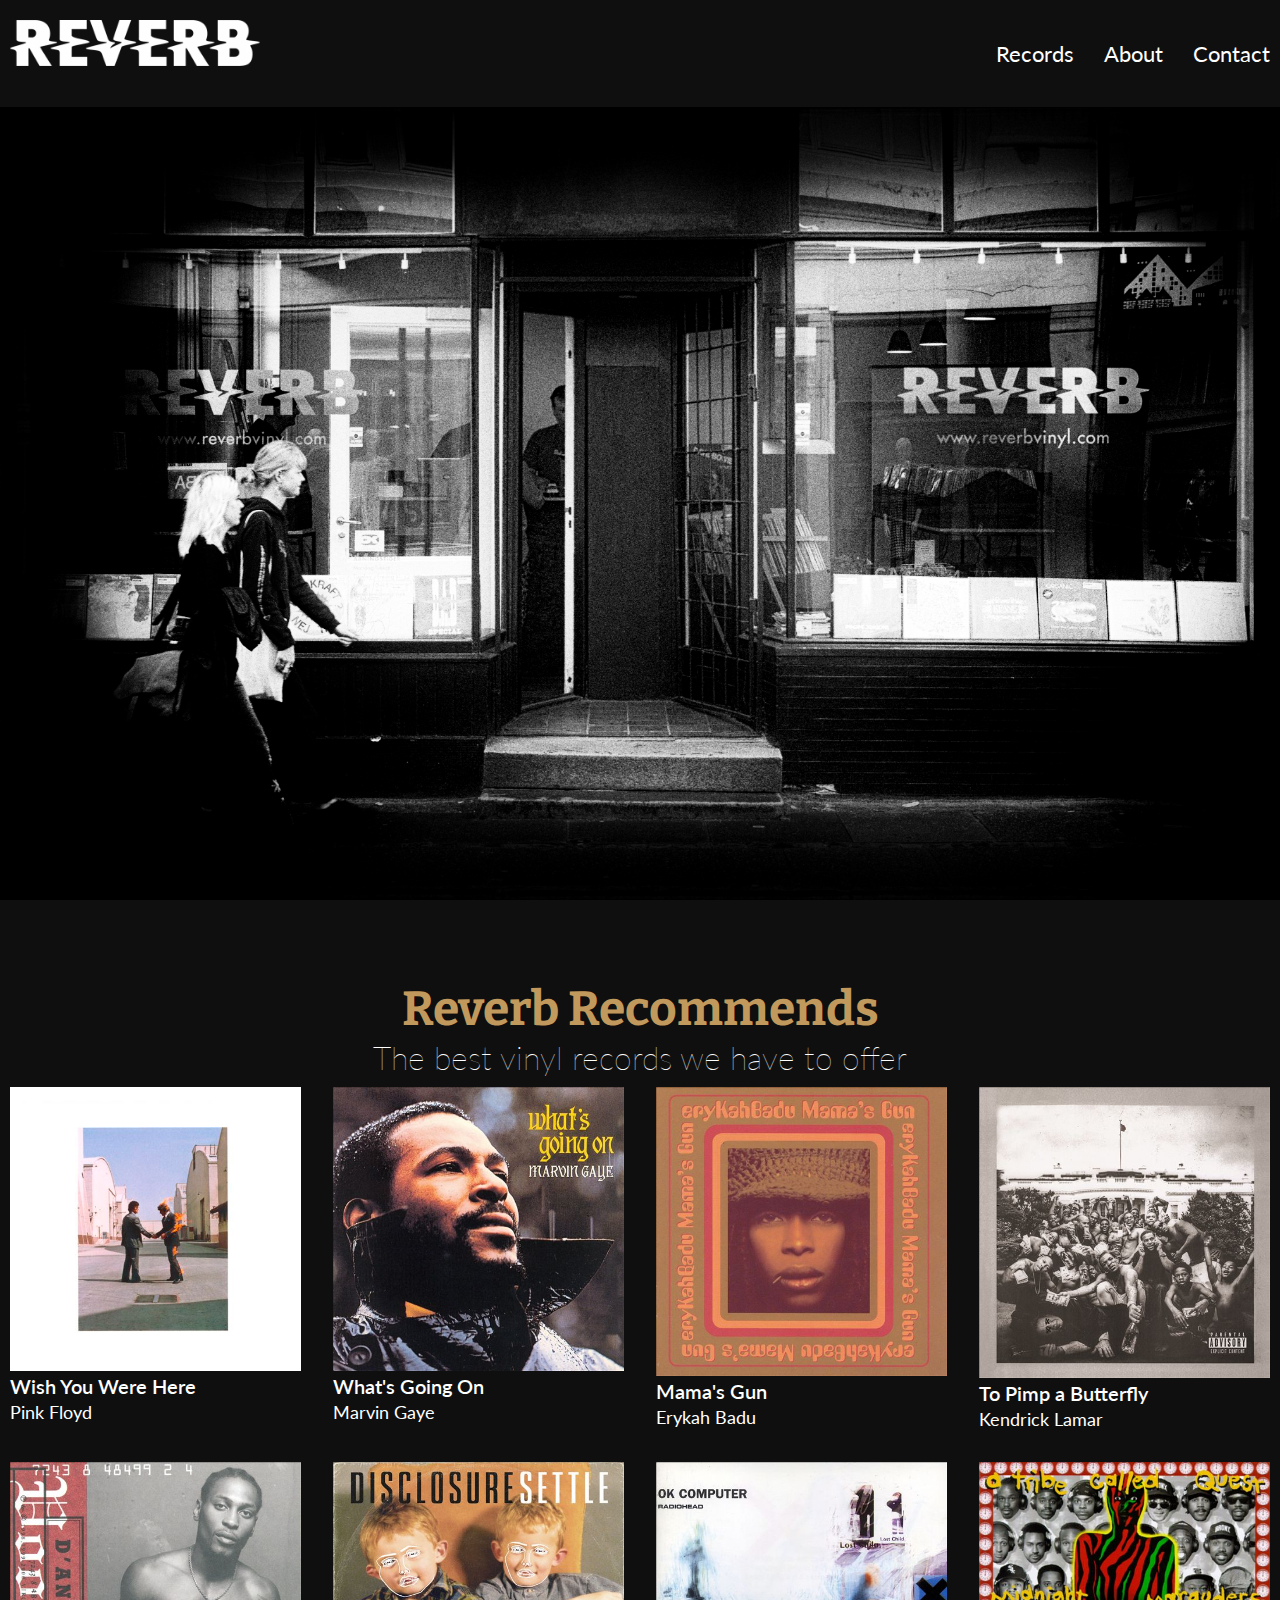
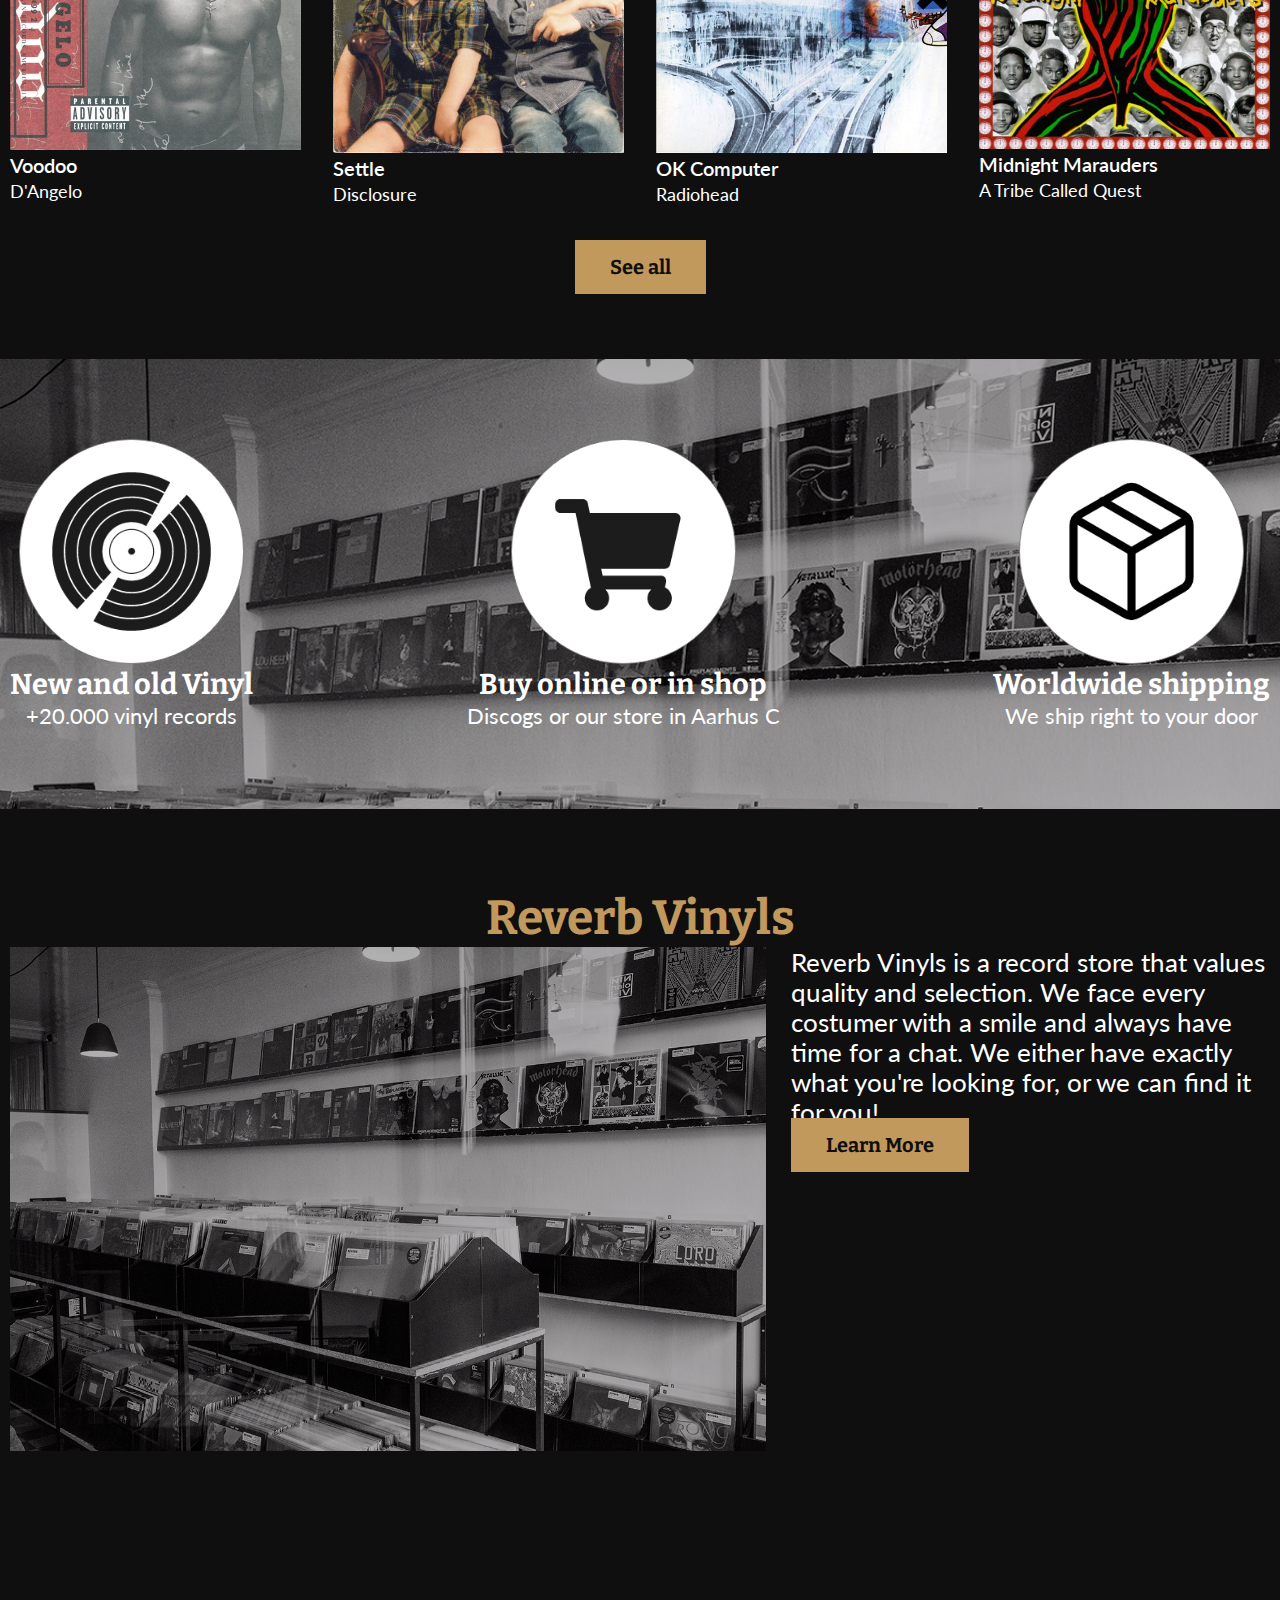
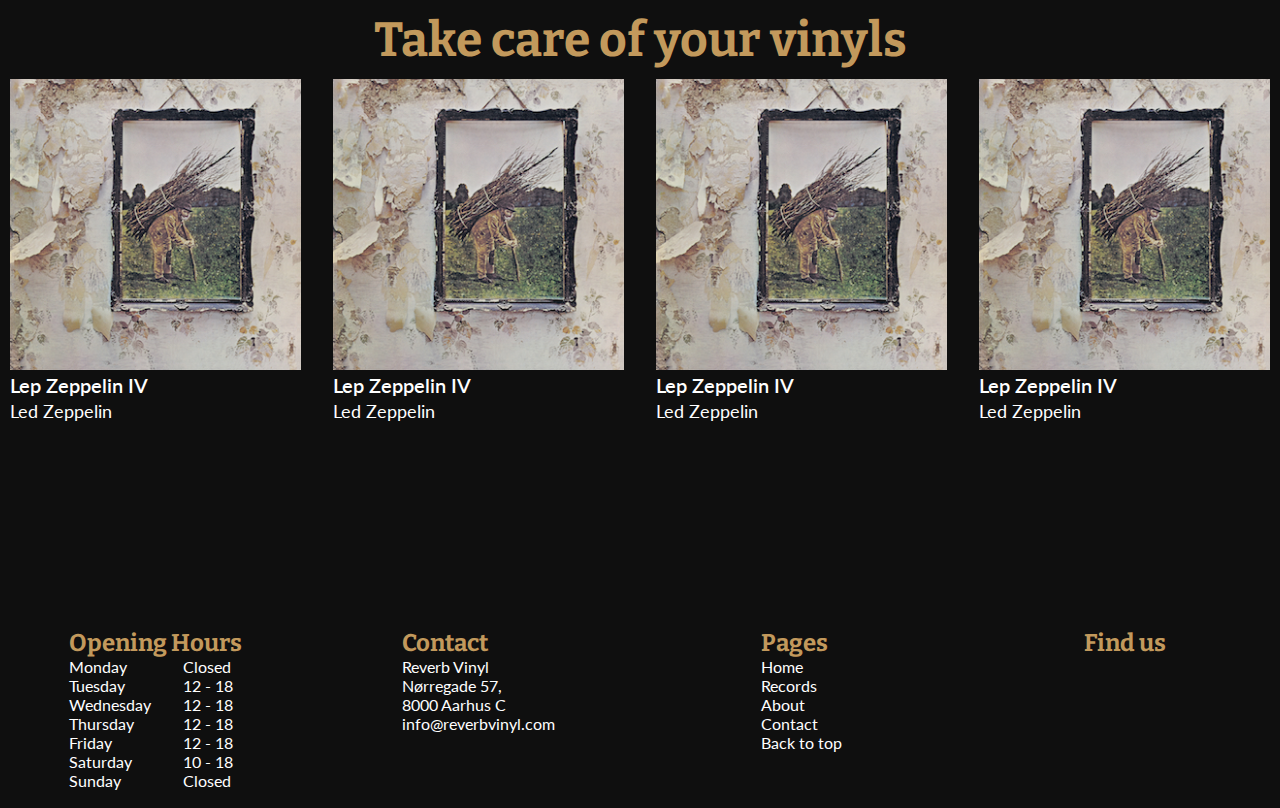
==== index.html @ dc80d075 "Records page w/ search and filter" ====
<!DOCTYPE html>
<html lang="en">
<head>
    <meta charset="UTF-8">
    <meta name="viewport" content="width=device-width, initial-scale=1.0">
    <link rel="stylesheet" href="css/style.css">
    <script type="module" src="js/main.js"></script>

    <title>Document</title>
</head>
<body onhashchange="pageChange()">
    <header>
        <nav class="header wrapper flex">
            <a href="#home" class=""active><img src="image/logo.png" alt="Reverb Vinyl"></a>
            <div class="header-links">
                <a href="#records">Records</a>
                <a href="#about">About</a>
                <a href="#contact">Contact</a>
            </div>
        </nav>
        <div id="mobileheader">
            <a href="#home" class=""active><img src="image/logo.png" alt="Reverb Vinyl"></a>
            <input id="menu-toggle" type="checkbox" onclick="myFunction()">
            <label for="menu-toggle">X</label>
        </div>
        <div id="header-links-mobile">
            <a href="#records">Records</a>
            <a href="#about">About</a>
            <a href="#contact">Contact</a>
        </div>
    </header>
 
    <main> 
        <div id="home" class="page">
            <div class="index-cover"></div>
            <article id="main-reverb-recommends" class="wrapper">
                    <h1>Reverb Recommends</h1>
                    <h3>The best vinyl records we have to offer</h3>
                    <div class="index-albums">
                        <div class="gridcontainer recordsIndex">
                        </div>
                    </div>
                    <a href="#" class="main-btn">See all</a>
                
            </article>
            <div id="index-banner">
                <div id="index-banner-contents" class="wrapper">
                    <div>
                        <img src="image/records.png" alt="Vinyl Records">
                        <div>
                            <strong>New and old Vinyl</strong>
                            <p>+20.000 vinyl records</p>
                        </div>
                    </div>
                    <div>
                        <img src="image/shopping.png" alt="Shopping">
                        <div>
                            <strong>Buy online or in shop</strong>
                            <p>Discogs or our store in Aarhus C</p>
                        </div>
                    </div>
                    <div>
                        <img src="image/shipping.png" alt="Shipping">
                        <div>
                            <strong>Worldwide shipping</strong>
                            <p>We ship right to your door</p>
                        </div>
                    </div>
                </div>
            </div>
            <article id="reverb-vinyl-index" class="wrapper">
                <h2>Reverb Vinyls</h2>
                <div class="flex" id="reverb-vinyl-index-contents">
                    <img src="image/ben1-1.png" alt="">
                    <div>
                        <p>Reverb Vinyls is a record store that values quality and selection. We face every costumer with a smile and always have time for a chat. We either have exactly what you're looking for, or we can find it for you!</p>
                        <a href="" class="main-btn">Learn More</a>
                    </div>
                </div>
            </article>
            <article class="wrapper">
                <h2>Take care of your vinyls</h2>
                <div class="gridcontainer">
                    <div class="album">
                        <a href="index.html"><img src="image/Led_Zeppelin_-_Led_Zeppelin_IV.jpg" alt=""></a>
                        <div>
                            <strong class="album-title">Lep Zeppelin IV</strong>
                            <p class="artist-title">Led Zeppelin</p>
                        </div>
                    </div>
                    <div class="album">
                        <a href="index.html"><img src="image/Led_Zeppelin_-_Led_Zeppelin_IV.jpg" alt=""></a>
                        <div>
                            <strong class="album-title">Lep Zeppelin IV</strong>
                            <p class="artist-title">Led Zeppelin</p>
                        </div>
                    </div>
                    <div class="album">
                        <a href="index.html"><img src="image/Led_Zeppelin_-_Led_Zeppelin_IV.jpg" alt=""></a>
                        <div>
                            <strong class="album-title">Lep Zeppelin IV</strong>
                            <p class="artist-title">Led Zeppelin</p>
                        </div>
                    </div>
                    <div class="album">
                        <a href="index.html"><img src="image/Led_Zeppelin_-_Led_Zeppelin_IV.jpg" alt=""></a>
                        <div>
                            <strong class="album-title">Lep Zeppelin IV</strong>
                            <p class="artist-title">Led Zeppelin</p>
                        </div>
                    </div>
                </div>
            </article>
        </div>
        <div id="records" class="page wrapper">
            <h2>Records</h2>
            <!-- <label for="sortBy">
                <select id="sortBy" onchange="orderBy(this.value)">
                    <option value="" selected >Sort by</option>
                    <option value="titleA">Title A-Z</option>
                    <option value="titleZ">Title Z-A</option>
                </select>
            </label> -->
            <div class="filterandsearchcontainer">
            <input id="searchRecords" type="search" placeholder="Search" onkeyup="search(this.value)" onsearch="search('')">
            <label for="filterByGenre">
                <select id="filterByGenre"  onchange="filterByGenre(this.value)">
                    <option value="all" selected >All Genres</option>
                    <option value="Rock">Rock</option>
                    <option value="Rap/Hip-Hop">Rap/Hip-Hop</option>
                    <option value="Electronic">Electronic</option>
                    <option value="Soul">Soul</option>
                    <option value="Jazz">Jazz</option>
                    <option value="RnB">RnB</option>
                    <option value="Funk">Funk</option>
                </select>
            </label>
            </div>
            <section class="records gridcontainer"></section>
        </div>
        <div id="detailView" class="page">
        </div>
    </main>
    <footer>
        <nav class="footer wrapper gridcontainer2">
            <div class="footer-section">
                <h4>Opening Hours</h4>
                <div id="openinghours">
                    <div class="margin-right">
                        <p>Monday</p> 
                        <p>Tuesday</p> 
                        <p>Wednesday</p> 
                        <p>Thursday</p> 
                        <p>Friday</p> 
                        <p>Saturday</p> 
                        <p>Sunday</p> 
                    </div>
                    <div>
                        <p>Closed</p> 
                        <p>12 - 18</p> 
                        <p>12 - 18</p> 
                        <p>12 - 18</p> 
                        <p>12 - 18</p> 
                        <p>10 - 18</p> 
                        <p>Closed</p> 
                    </div>
                </div>
            </div>
            <div class="footer-section">
                <h4>Contact</h4>
                    <p>Reverb Vinyl</p> 
                    <p>Nørregade 57,</p> 
                    <p>8000 Aarhus C</p> 
                    <p>info@reverbvinyl.com</p> 
                    <div class="flex">
                        <!-- <img src="image/records.png" alt="">
                        <img src="image/records.png" alt=""> -->
                    </div>
            </div>
            <div class="footer-section">
                <h4>Pages</h4>
                <ul>
                    <li><a href="">Home</a></li>
                    <li><a href="">Records</a></li>
                    <li><a href="">About</a></li>
                    <li><a href="">Contact</a></li>
                    <li> <a href="">Back to top</a></li>
                </ul>
            </div>
            <div class="footer-section">
                <h4>Find us</h4>
                <!-- <div id="map"></div> -->
            </div>
        </nav>
    </footer>
    <script src="js/spa.js"></script>
    <script src="js/main.js"></script>
</body>
</html>
---- css/style.css ----
@import url('https://fonts.googleapis.com/css2?family=Bitter:wght@400;600;700&family=Lato:wght@300;400;700&display=swap');
@import url('https://fonts.googleapis.com/css2?family=Source+Sans+3&display=swap');
* {
    margin: 0;
    padding: 0;
    box-sizing: border-box;
    font-family: 'Lato', sans-serif;
    font: 'Lato';
}
body {
    background-color: #0F0F0F;
    /* background-color: black; */
    color: #ffffff
}
h1, h2{
    font: bold 2em Bitter, serif;
    color: #C2995C;
    text-align: center;
}
.likeh1{
    font-weight: 700;
}
h3, .likeh3 {
    font: lighter 1.5em Lato, sans-serif;
}
h4 {
    font: bold 1.5em Bitter, serif;
    color: #C2995C;
}
li{
    list-style-type: none;
}
img{
    width: 100%;
}
a {
    text-decoration: none;
    color: white;
}
a:hover {
    text-decoration: underline;
}
.flex{
    display: flex;
    justify-content: space-between;
}
.flex2{
    display: flex;
}
/* Header */
header {
    position: fixed;
    top: 0;
    left: 0;
    right: 0;
    z-index: 9999;
    background-color: #0F0F0F;
}
#mobileheader{
    display: flex;
    justify-content: space-between;
    padding: 10px;
}
#mobileheader img{
    max-width: 180px;
}

#header-links-mobile{
    display: none;
}

#menu-toggle{
    display: none;
}
.header{
    display: none;
}
/* Main______________________ */
article{
    display: block;
    padding: 5em 0;
    margin: 50px 0;
}

/* ---------- page styling ---------- */
.page {
    display: none;
    /*min heigh is screen heigh minus height of tab and top bar */
    min-height: calc(100vh - 110px);
    /* padding equals height of tabbar and topbar */
    padding: 100px 0;
    margin: 0 0.6em;
  }

/* Cover image on index.html */
.index-cover{
    display: block;
    background-image: url("../image/front2.jpg");
    background-size: 100%;
    background-repeat: no-repeat;
    background-size: cover;
    width: 100%;
    min-height: 800px;
    height: 90%;
}
#main-reverb-recommends{
    margin: 0 auto;
    text-align: center;
}
.index-albums{
    display: block;
    margin-bottom: 50px;
}
.gridcontainer{
    display: grid;
    grid-template-columns: 1fr 1fr;
    gap: 2em;
    /* margin: 1em; */
}
.album {
    display: block;
    /* width: 23%; */
    /* padding: 2em 1em; */
    text-align: left;
}
.album-title {
    display: block;
    font: 16px Lato, sans-serif;
    font-weight: 600;
    padding-bottom: 2px;
}
.artist-title {
    font: 14px Lato, sans-serif;
}
.main-btn{
    margin-top: 50px;
    padding: 15px 35px;
    font: bold 20px Bitter, serif;
    background-color: #C2995C;
    color: #0F0F0F;
}
/* Index banner */
#index-banner{
    display: block;
    background-image: url("../image/ben1-1.png");
    background-size: cover;
    text-align: center;
    padding: 5em 0;
}
#index-banner img{
    max-width: 150px;
}

    /* max-width: 1080px;
    margin: 0 auto; */

#index-banner-contents strong{
    font: bold 1.4em Bitter, serif;
}
#index-banner-contents p{
    font-size: 1.1em;
}
/* Who are we? */
#reverb-vinyl-index img{
    width: 60%;
}
#reverb-vinyl-index-contents div{
    width: 38%;
    font-size: 1.6em;
}

/* ______Records Page_______ */
#filterByGenre {
    font-size: 1.1em;
    padding: 10px 8px;
    margin:5px 0 20px;
    width: 100%;
    min-width: 50%;
    color: white;
    background-color: #0F0F0F;
    border: solid white 5px;
}
#filterByGenre option {
    font-size:1.2em
}
#searchRecords{
    display: block;
    font-size: 1.1em;
    padding: 10px 8px;
    margin:20px 0 5px;
    width: 100%;
    /* color: white;
    background-color: #0F0F0F; */
    /* border: solid white 5px; */
}


/* ______Detail View________ */
#detailView h1{
    text-align: left;
}

.detailWrapper p {
    margin: 15px 0;
    line-height: 1.3em;
    font-weight: 300;
}
#detailView img {margin: 10px 0;}

.detailWrapper strong{
    font-size: 1.2em;
    font-weight: 700;
}
.detailWrapper{margin: 0 15px;}

#detailPrice{
    font-size: 1.8em;
    margin: 0.5em 0 0.5em;
    font-weight: 400;
}
.red {color: red;}

.regular{font-weight: 300;}

.green {color: lightgreen;}

/* Product details/tracklist section */

#albumDetailsContainer{
    margin: 50px 0 20px;
    width: 100%;
    display: flex;
}
.active2{
    font: bold;
    font-size: 1.5em;
}
#albumDetailsContainer button{
    width: 50%;
    padding: 1em;
    font-size: 1.1em;
    color: white;
    background-color: transparent;
}
.leftButton{
    border: 2px solid white;
    border-style: none solid solid none ;
}
.rightButton{
    border: 2px solid white;
    border-style: none none solid none;
}
#detailView li{
    line-height: 2em;
}
#productKeys li{
    font-weight: 700;
    margin-right: 50px;
}

#productKeys li{
    font-weight: 700;
    margin-right: 50px;
}
/* #tracklist {
    display: block;
} */
#productDetails{
    display: flex;
    display: none;
    align-items: flex-start;
}
#detailView h2{
    margin-top: 50px;
    /* color: white; */
}
/* Footer */
.gridcontainer2{
    display: grid;
    grid-template-columns: 1fr;
    gap: 2em;
    margin: 1em;
}
#map {
    height: 100%;
}
.footer-section{
    /* width: 100%; */
    margin: 0 auto;
    text-align: center;
    padding: 6% 0;
}
#openinghours {
    display: flex;
}
#openinghours div {
    text-align: left;
}
.margin-right{
    margin-right: 2em;
}
  @media (min-width: 768px) {
    .header{
        padding: 20px 0;
        display: flex;
        justify-content: space-between;
        color:#ffffff;
    }
    .header img{
        max-width: 250px;
    }
    .header-links{
        display: flex;
    }
    .header-links a{
        display: block;
        padding: 20px 0 20px 30px;
        color:#ffffff;
        font: 22px Lato, sans-serif;
    }
    .header-links a:hover{
        text-decoration: underline;
    }
    #mobileheader{
        display: none;
    }
    .gridcontainer{
        grid-template-columns: 1fr 1fr 1fr 1fr;
    }
    h1, h2 {
        font-size: 3em;
    }
    h3, .likeh3 {
        font-size: 2em;
    }
    .gridcontainer2{
        grid-template-columns: 1fr 1fr;
    }
    .footer-section{
        /* width: 100%; */
        margin: 0 auto;
        text-align: justify;
    }
    #index-banner-contents{
        display: flex;
        justify-content: space-between;
    }
    #filterByGenre {
        font-size: 1.2em;
        padding: 13px 10px;
        margin-bottom: 10px;
        width: 100%;
        min-width: 25%;
    }
    #searchRecords{
        display: block;
        font-size: 1em;
        padding: 10px 8px;
        margin:20px 0 5px;
        width: 30%;
        
        /* color: white;
        background-color: #0F0F0F; */
        border: solid white 5px;
    }
    .filterandsearchcontainer{
        display: flex;
        justify-content: space-between;
    }
    .detailWrapper{
        display: grid;
        grid-template-columns: 1fr 1fr;
        gap: 2em;
        align-items: start;
    }
  }
  @media (min-width: 1080px) {
    .album-title {
        display: block;
        font-size: 20px;
        padding-bottom: 3px;
    }
    .artist-title {
        font-size: 18px;
    }
    #index-banner-contents strong{
        font: bold 1.8em Bitter, serif;
    }
    #index-banner-contents p{
        font-size: 1.4em;
    }
    #index-banner img{
        max-width: 200px;
    }
    /* #filterByGenre {
        width: 30%;
    } */
    .detailWrapper{
        display: grid;
        grid-template-columns: 1fr 1fr;
        gap: 2em;
        align-items: start;
    }
    .detailWrapper img{
        width: 100%;
    }

    #albumDetailsContainer{
        width: 80%;
    }

  }
  @media (min-width: 1280px) {
    .wrapper{
        max-width: 1260px;
        margin: 0 auto
    }
    .page{
        margin: 0 auto;
    }
    .gridcontainer{
       margin: 10px 0;
    }
    .gridcontainer2{
        grid-template-columns: 1fr 1fr 1fr 1fr;
    }
    #index-banner img{
        max-width: 225px;
    }
    /* .detailWrapper{
       margin: 0 auto; 
       max-width: 1260px;
    } */
  }
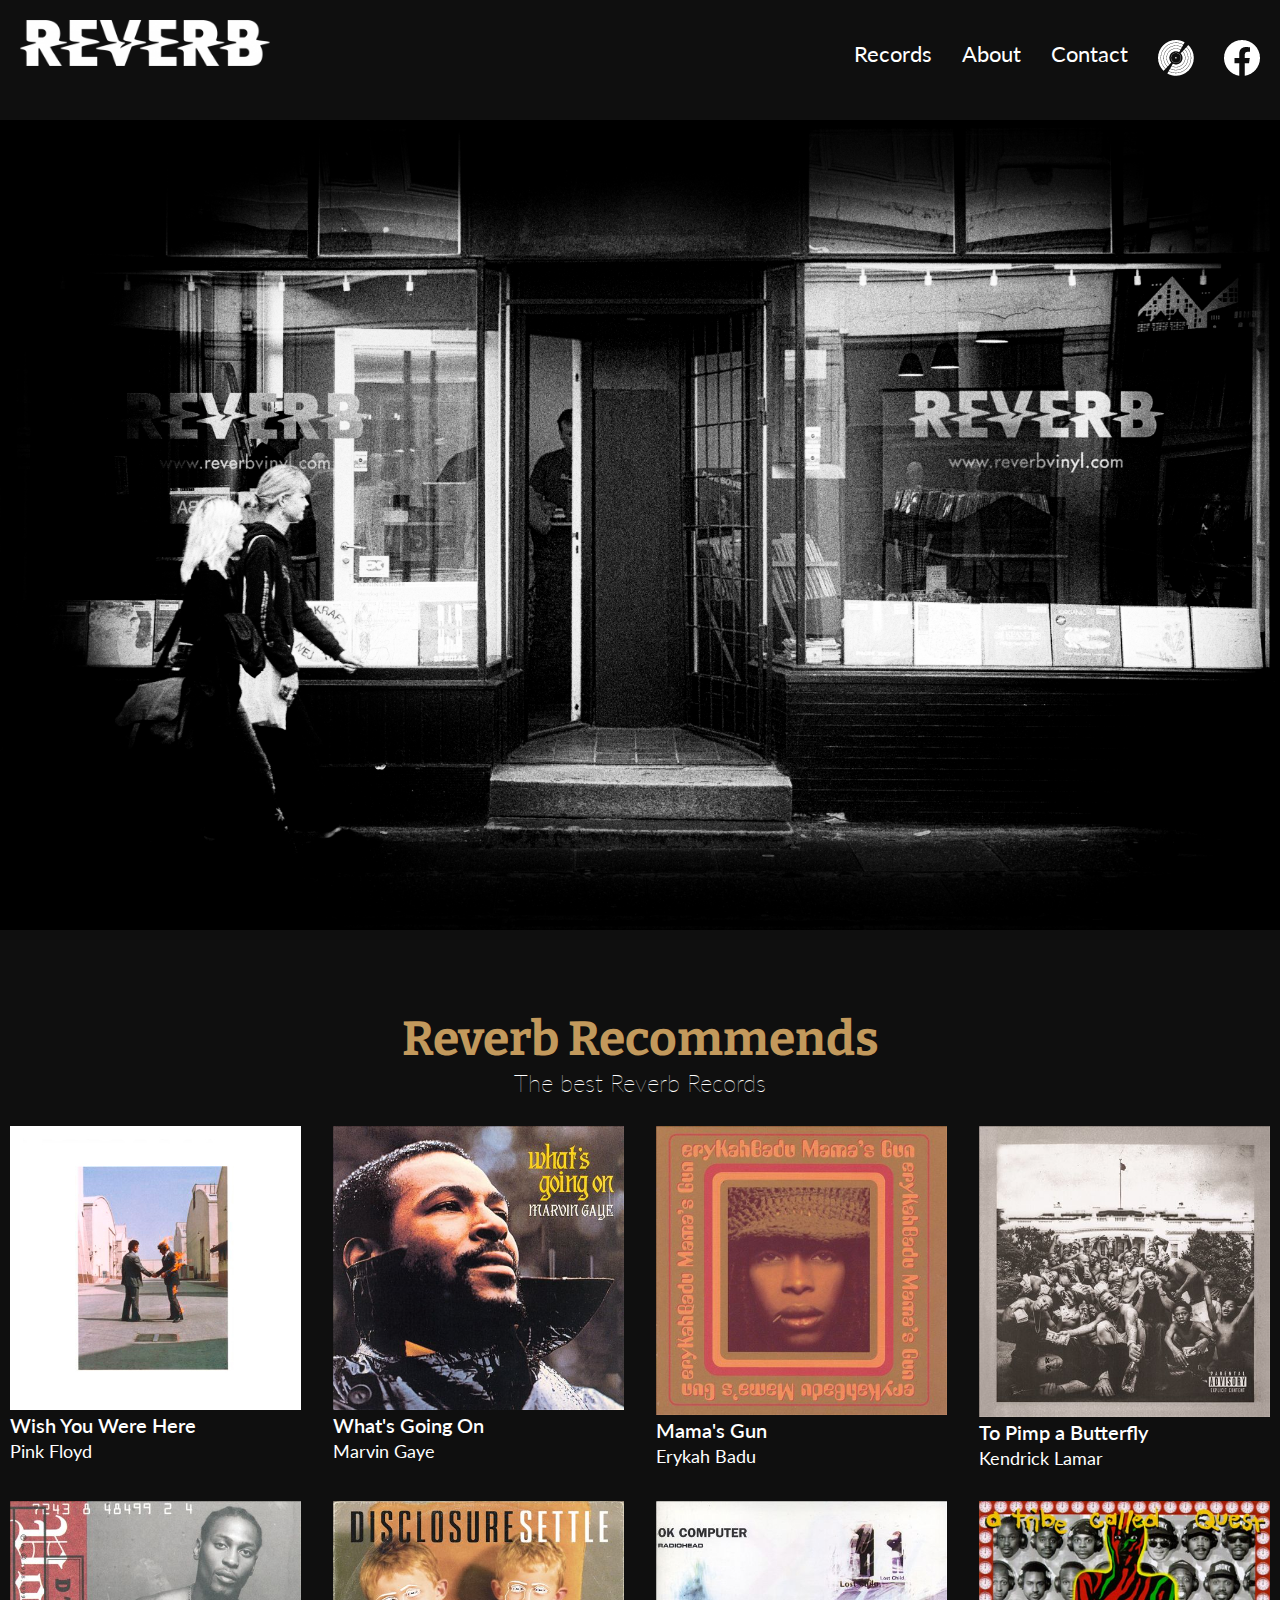
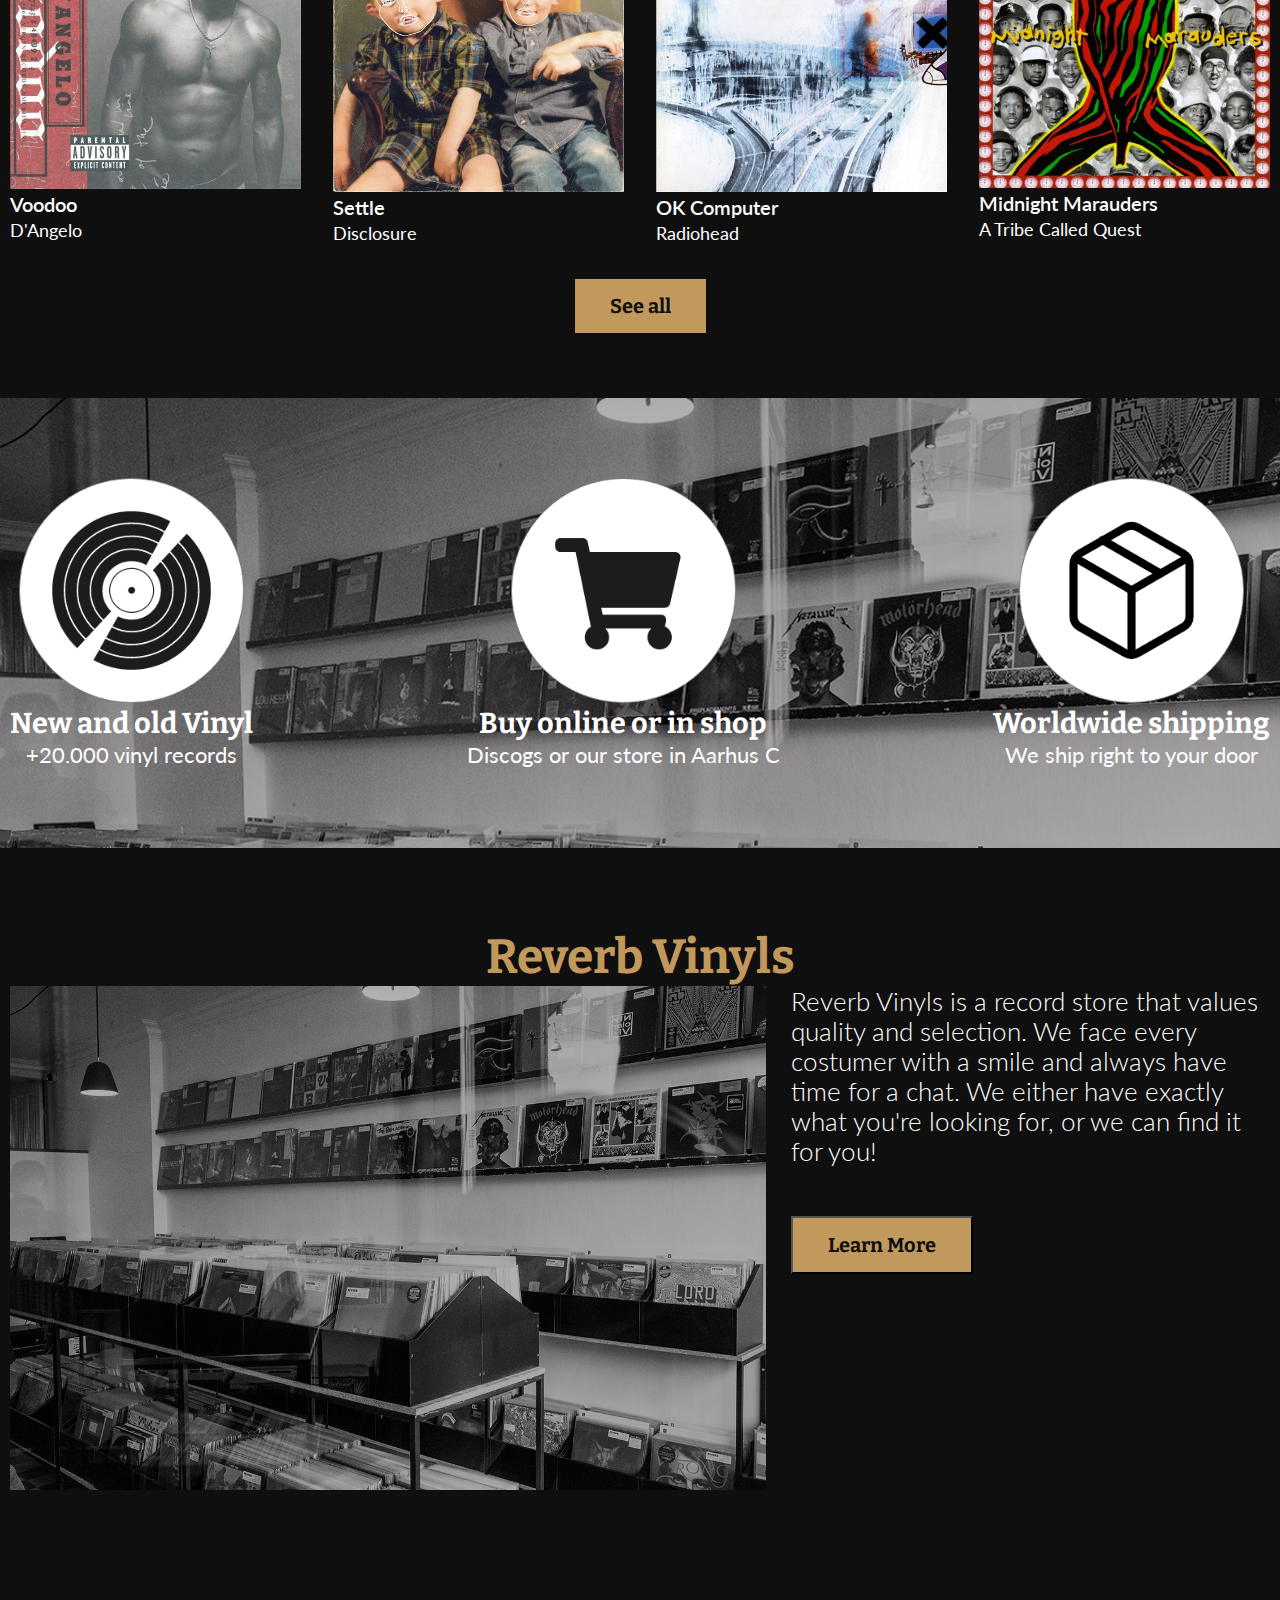
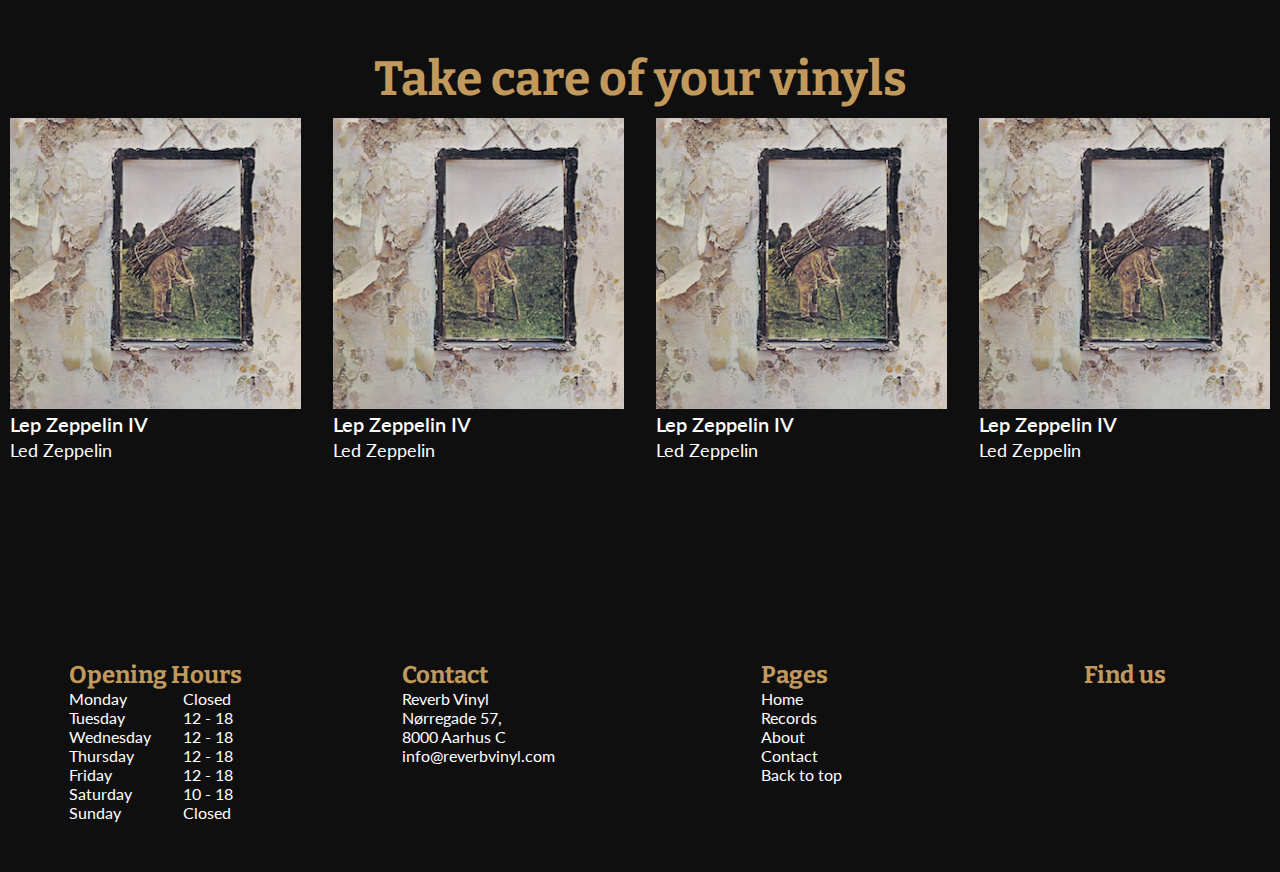
==== commit 865f42a2: "Mobile menu" ====
--- a/index.html
+++ b/index.html
@@ -4,11 +4,14 @@
     <meta charset="UTF-8">
     <meta name="viewport" content="width=device-width, initial-scale=1.0">
     <link rel="stylesheet" href="css/style.css">
-    <script type="module" src="js/main.js"></script>
-
-    <title>Document</title>
+    
+    <meta name="viewport" content="width=device-width, initial-scale=1">
+    <meta http-equiv="Content-Type" content="text/html; charset=utf-8" />
+    <title>Reverb Vinyl - Best Selection of Vinyls</title>
+    <meta name="description" content="Best Selection of Vinyl Records with everything you could ever want"/>
 </head>
 <body onhashchange="pageChange()">
+
     <header>
         <nav class="header wrapper flex">
             <a href="#home" class=""active><img src="image/logo.png" alt="Reverb Vinyl"></a>
@@ -16,31 +19,43 @@
                 <a href="#records">Records</a>
                 <a href="#about">About</a>
                 <a href="#contact">Contact</a>
+                <div class="flex"><a href="https://www.discogs.com/seller/ReverbVinyl/profile"><img src="image/discogs.png" alt="discogs"></a>
+                    <a href="https://www.facebook.com/reverbvinyl"><img src="image/Icon-facebook.png" alt="facebook"></a></div>
             </div>
         </nav>
+        <div>
         <div id="mobileheader">
-            <a href="#home" class=""active><img src="image/logo.png" alt="Reverb Vinyl"></a>
-            <input id="menu-toggle" type="checkbox" onclick="myFunction()">
-            <label for="menu-toggle">X</label>
-        </div>
-        <div id="header-links-mobile">
-            <a href="#records">Records</a>
-            <a href="#about">About</a>
-            <a href="#contact">Contact</a>
+            <a href="#home" active><img src="image/logo.png" alt="Reverb Vinyl"></a>
+            <!-- <input id="menu-toggle" type="checkbox" > -->
+            <button id="burgermenu" onclick="showMobileHeader()">
+                <div class="bar1"></div>
+                <div class="bar2"></div>
+                <div class="bar3"></div>
+            </button>
+        </div>
+            <ul class="header-links-mobile" id="header-links-mobile">
+                <li><a href="#records" onclick="showMobileHeader()">Records</a></li>
+                <li><a href="#about" onclick="showMobileHeader()">About</a></li>
+                <li><a href="#contact" onclick="showMobileHeader()">Contact</a></li>
+                <li>
+                    <a href="https://www.discogs.com/seller/ReverbVinyl/profile"><img src="image/discogs.png" alt="discogs"></a>
+                    <a href="https://www.facebook.com/reverbvinyl"><img src="image/Icon-facebook.png" alt="facebook"></a>
+                </li>
+            </ul>
         </div>
     </header>
- 
     <main> 
         <div id="home" class="page">
             <div class="index-cover"></div>
+            
             <article id="main-reverb-recommends" class="wrapper">
                     <h1>Reverb Recommends</h1>
-                    <h3>The best vinyl records we have to offer</h3>
+                    <h3>The best Reverb Records</h3><br>
                     <div class="index-albums">
                         <div class="gridcontainer recordsIndex">
                         </div>
                     </div>
-                    <a href="#" class="main-btn">See all</a>
+                    <a href="#records" class="main-btn">See all</a>
                 
             </article>
             <div id="index-banner">
@@ -70,11 +85,11 @@
             </div>
             <article id="reverb-vinyl-index" class="wrapper">
                 <h2>Reverb Vinyls</h2>
-                <div class="flex" id="reverb-vinyl-index-contents">
+                <div class="" id="reverb-vinyl-index-contents">
                     <img src="image/ben1-1.png" alt="">
                     <div>
                         <p>Reverb Vinyls is a record store that values quality and selection. We face every costumer with a smile and always have time for a chat. We either have exactly what you're looking for, or we can find it for you!</p>
-                        <a href="" class="main-btn">Learn More</a>
+                        <a href="#records"><button class="main-btn">Learn More</button></a>
                     </div>
                 </div>
             </article>
@@ -180,11 +195,11 @@
             <div class="footer-section">
                 <h4>Pages</h4>
                 <ul>
-                    <li><a href="">Home</a></li>
-                    <li><a href="">Records</a></li>
-                    <li><a href="">About</a></li>
-                    <li><a href="">Contact</a></li>
-                    <li> <a href="">Back to top</a></li>
+                    <li><a href="#home">Home</a></li>
+                    <li><a href="#records">Records</a></li>
+                    <li><a href="#about">About</a></li>
+                    <li><a href="#contact">Contact</a></li>
+                    <li> <a href="#">Back to top</a></li>
                 </ul>
             </div>
             <div class="footer-section">
--- a/css/style.css
+++ b/css/style.css
@@ -31,14 +31,15 @@
     list-style-type: none;
 }
 img{
-    width: 100%;
+    max-width: 100%;
 }
 a {
     text-decoration: none;
     color: white;
+    
 }
 a:hover {
-    text-decoration: underline;
+    font-weight: bolder;
 }
 .flex{
     display: flex;
@@ -47,7 +48,7 @@
 .flex2{
     display: flex;
 }
-/* Header */
+/* ____Header_____ */
 header {
     position: fixed;
     top: 0;
@@ -56,25 +57,49 @@
     z-index: 9999;
     background-color: #0F0F0F;
 }
+
+
 #mobileheader{
     display: flex;
     justify-content: space-between;
-    padding: 10px;
+    padding: 20px;
+}
+#mobileheader button{
+    background: none;
+    border: none;
 }
 #mobileheader img{
     max-width: 180px;
 }
 
-#header-links-mobile{
-    display: none;
-}
-
 #menu-toggle{
     display: none;
 }
+#burgermenu div{
+    width: 35px;
+    height: 3px;
+    border-radius: 10px;
+    background-color: white;
+    &:not(:first-child){
+    margin: 8px 0;
+    
+}}
+
+.header-links-mobile{
+    display: none;
+    height: 100vh;
+    padding: 1em;
+}
+.showMenu {display: block}
+.header-links-mobile li{
+    text-align: center;
+    font-size: 1.8em;
+    margin-top: 1em;
+}
 .header{
     display: none;
 }
+
 /* Main______________________ */
 article{
     display: block;
@@ -88,8 +113,7 @@
     /*min heigh is screen heigh minus height of tab and top bar */
     min-height: calc(100vh - 110px);
     /* padding equals height of tabbar and topbar */
-    padding: 100px 0;
-    margin: 0 0.6em;
+    padding: 80px 0;
   }
 
 /* Cover image on index.html */
@@ -100,7 +124,7 @@
     background-repeat: no-repeat;
     background-size: cover;
     width: 100%;
-    min-height: 800px;
+    min-height: 90vh;
     height: 90%;
 }
 #main-reverb-recommends{
@@ -161,12 +185,12 @@
     font-size: 1.1em;
 }
 /* Who are we? */
-#reverb-vinyl-index img{
-    width: 60%;
-}
+/* #reverb-vinyl-index img{
+
+} */
 #reverb-vinyl-index-contents div{
-    width: 38%;
-    font-size: 1.6em;
+    font-size: 1.2em;
+    font-weight: 300;
 }
 
 /* ______Records Page_______ */
@@ -205,12 +229,15 @@
     line-height: 1.3em;
     font-weight: 300;
 }
+#detailAll h3{margin-bottom: 8px;}
+
 #detailView img {margin: 10px 0;}
 
 .detailWrapper strong{
-    font-size: 1.2em;
+    font-size: 1.1em;
     font-weight: 700;
 }
+
 .detailWrapper{margin: 0 15px;}
 
 #detailPrice{
@@ -230,6 +257,9 @@
     margin: 50px 0 20px;
     width: 100%;
     display: flex;
+}
+#albumtitledetail{
+    margin-bottom: 10px;
 }
 .active2{
     font: bold;
@@ -250,25 +280,24 @@
     border: 2px solid white;
     border-style: none none solid none;
 }
-#detailView li{
-    line-height: 2em;
-}
-#productKeys li{
-    font-weight: 700;
-    margin-right: 50px;
-}
-
-#productKeys li{
-    font-weight: 700;
-    margin-right: 50px;
-}
-/* #tracklist {
-    display: block;
-} */
+
+#productGrid {
+    display: grid;
+    grid-template-columns: 85px 1fr;
+    gap: 0.8em 1em;
+}
+#productGrid p{
+    margin: 0;
+    &:nth-child(odd){
+        font-weight: 500;
+    }
+}
+#tracklist p{
+    font-weight: 500;
+}
+
 #productDetails{
-    display: flex;
     display: none;
-    align-items: flex-start;
 }
 #detailView h2{
     margin-top: 50px;
@@ -301,10 +330,11 @@
 }
   @media (min-width: 768px) {
     .header{
-        padding: 20px 0;
+        padding: 20px 10px 10px;
         display: flex;
         justify-content: space-between;
         color:#ffffff;
+        
     }
     .header img{
         max-width: 250px;
@@ -319,7 +349,10 @@
         font: 22px Lato, sans-serif;
     }
     .header-links a:hover{
-        text-decoration: underline;
+        font-weight: bolder;
+    }
+    .page{
+        padding: 120px 0 60px;
     }
     #mobileheader{
         display: none;
@@ -330,9 +363,7 @@
     h1, h2 {
         font-size: 3em;
     }
-    h3, .likeh3 {
-        font-size: 2em;
-    }
+ 
     .gridcontainer2{
         grid-template-columns: 1fr 1fr;
     }
@@ -340,10 +371,22 @@
         /* width: 100%; */
         margin: 0 auto;
         text-align: justify;
+        padding: 50px 0;
     }
     #index-banner-contents{
         display: flex;
         justify-content: space-between;
+    }
+    #reverb-vinyl-index-contents{
+        display: flex;
+        justify-content: space-between;
+    }
+    #reverb-vinyl-index img{
+        width: 60%;
+    }
+    #reverb-vinyl-index-contents div{
+        width: 38%;
+        font-size: 1.6em;
     }
     #filterByGenre {
         font-size: 1.2em;
@@ -395,12 +438,7 @@
     /* #filterByGenre {
         width: 30%;
     } */
-    .detailWrapper{
-        display: grid;
-        grid-template-columns: 1fr 1fr;
-        gap: 2em;
-        align-items: start;
-    }
+
     .detailWrapper img{
         width: 100%;
     }
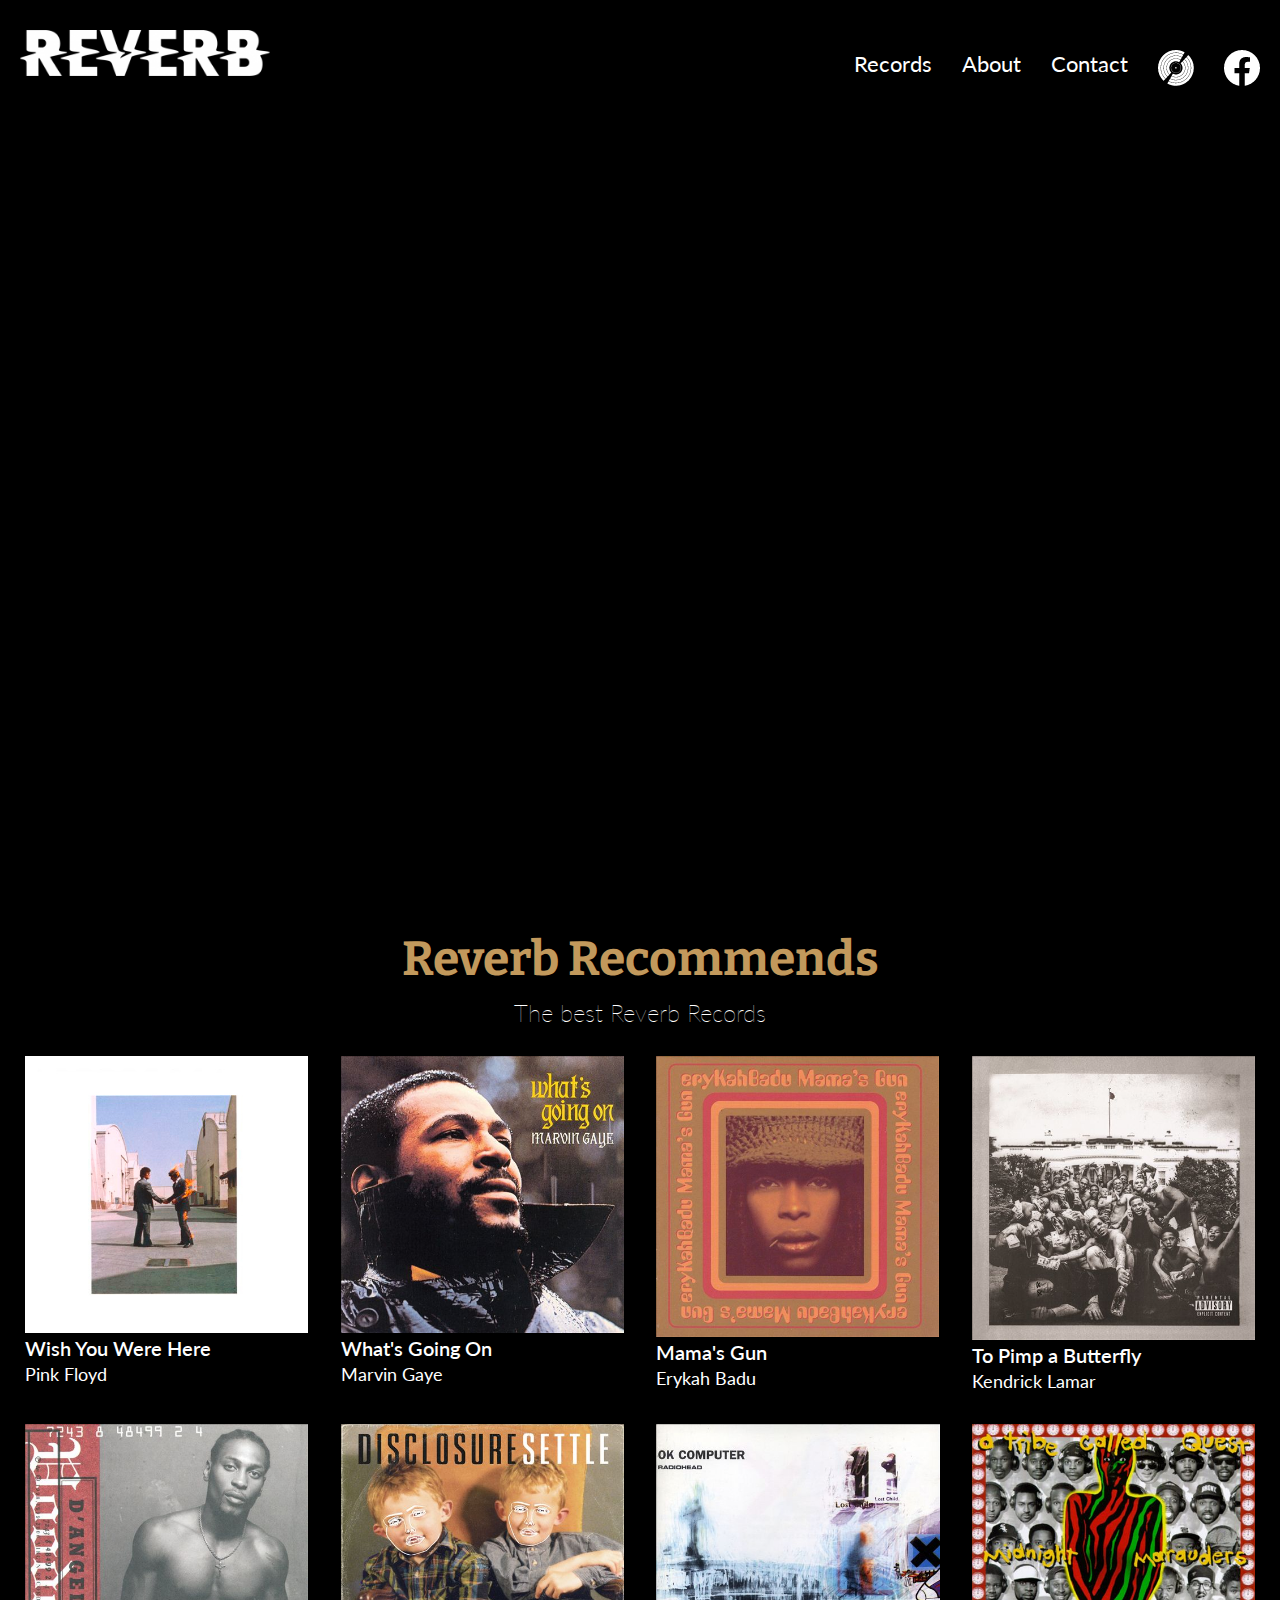
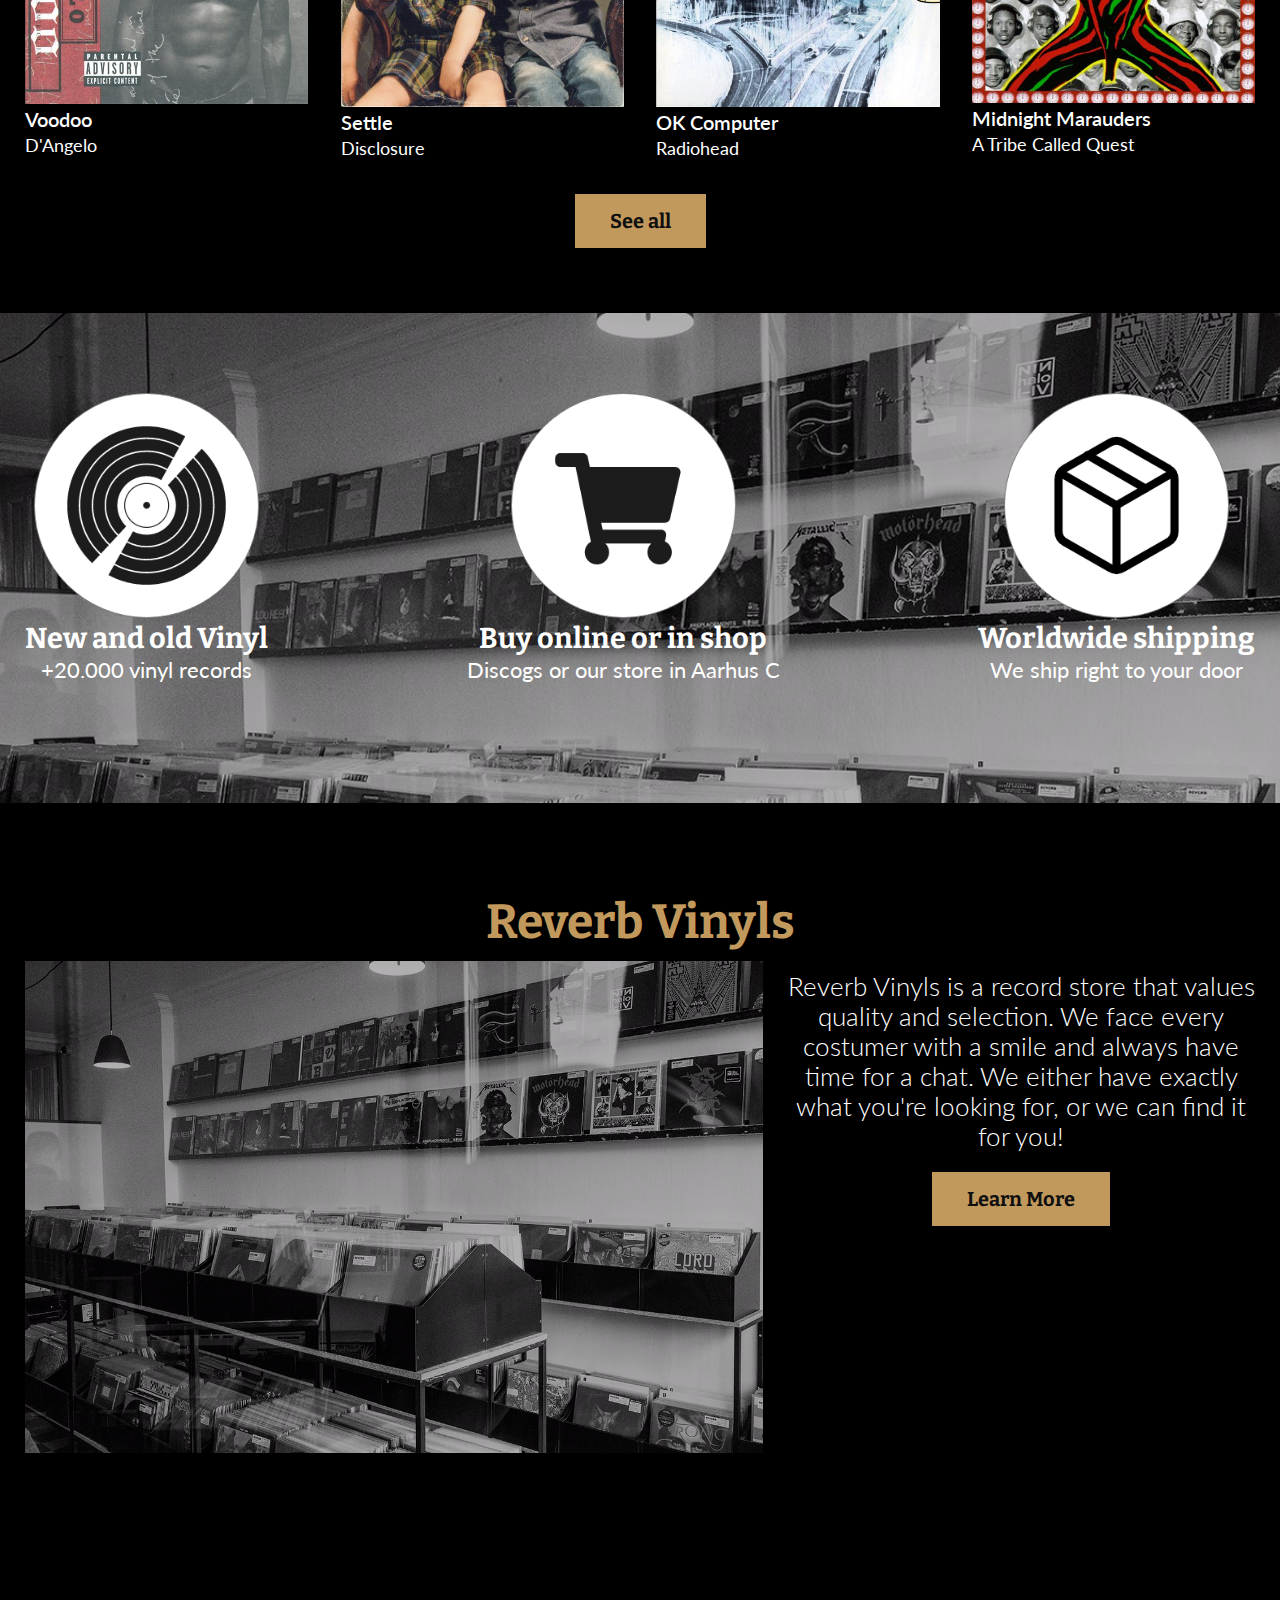
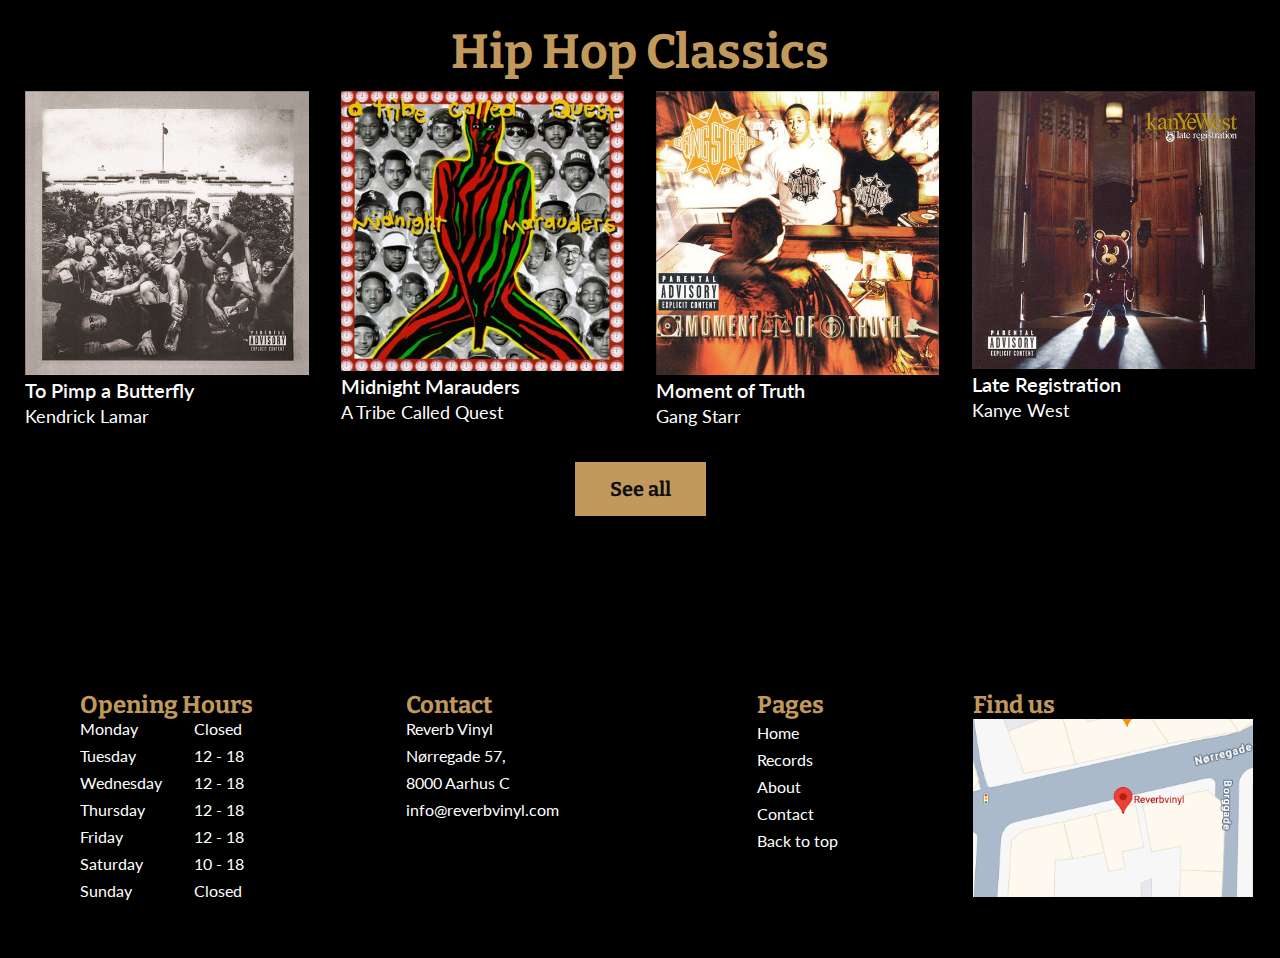
==== commit 544ef2db: "About, Contact and much more" ====
--- a/index.html
+++ b/index.html
@@ -4,7 +4,7 @@
     <meta charset="UTF-8">
     <meta name="viewport" content="width=device-width, initial-scale=1.0">
     <link rel="stylesheet" href="css/style.css">
-    
+    <link rel="icon" type="image/x-icon" href="/image/favicon.jpg">
     <meta name="viewport" content="width=device-width, initial-scale=1">
     <meta http-equiv="Content-Type" content="text/html; charset=utf-8" />
     <title>Reverb Vinyl - Best Selection of Vinyls</title>
@@ -27,7 +27,7 @@
         <div id="mobileheader">
             <a href="#home" active><img src="image/logo.png" alt="Reverb Vinyl"></a>
             <!-- <input id="menu-toggle" type="checkbox" > -->
-            <button id="burgermenu" onclick="showMobileHeader()">
+            <button id="burgermenu" aria-label="Menu button" onclick="showMobileHeader()">
                 <div class="bar1"></div>
                 <div class="bar2"></div>
                 <div class="bar3"></div>
@@ -48,6 +48,7 @@
         <div id="home" class="page">
             <div class="index-cover"></div>
             
+            
             <article id="main-reverb-recommends" class="wrapper">
                     <h1>Reverb Recommends</h1>
                     <h3>The best Reverb Records</h3><br>
@@ -86,45 +87,17 @@
             <article id="reverb-vinyl-index" class="wrapper">
                 <h2>Reverb Vinyls</h2>
                 <div class="" id="reverb-vinyl-index-contents">
-                    <img src="image/ben1-1.png" alt="">
+                    <img src="image/ben1-1.jpg" alt="store-image">
                     <div>
                         <p>Reverb Vinyls is a record store that values quality and selection. We face every costumer with a smile and always have time for a chat. We either have exactly what you're looking for, or we can find it for you!</p>
-                        <a href="#records"><button class="main-btn">Learn More</button></a>
+                        <a href="#about"class="main-btn">Learn More</a>
                     </div>
                 </div>
             </article>
-            <article class="wrapper">
-                <h2>Take care of your vinyls</h2>
-                <div class="gridcontainer">
-                    <div class="album">
-                        <a href="index.html"><img src="image/Led_Zeppelin_-_Led_Zeppelin_IV.jpg" alt=""></a>
-                        <div>
-                            <strong class="album-title">Lep Zeppelin IV</strong>
-                            <p class="artist-title">Led Zeppelin</p>
-                        </div>
-                    </div>
-                    <div class="album">
-                        <a href="index.html"><img src="image/Led_Zeppelin_-_Led_Zeppelin_IV.jpg" alt=""></a>
-                        <div>
-                            <strong class="album-title">Lep Zeppelin IV</strong>
-                            <p class="artist-title">Led Zeppelin</p>
-                        </div>
-                    </div>
-                    <div class="album">
-                        <a href="index.html"><img src="image/Led_Zeppelin_-_Led_Zeppelin_IV.jpg" alt=""></a>
-                        <div>
-                            <strong class="album-title">Lep Zeppelin IV</strong>
-                            <p class="artist-title">Led Zeppelin</p>
-                        </div>
-                    </div>
-                    <div class="album">
-                        <a href="index.html"><img src="image/Led_Zeppelin_-_Led_Zeppelin_IV.jpg" alt=""></a>
-                        <div>
-                            <strong class="album-title">Lep Zeppelin IV</strong>
-                            <p class="artist-title">Led Zeppelin</p>
-                        </div>
-                    </div>
-                </div>
+            <article class="wrapper" id="hiphop-classics">
+                <h2>Hip Hop Classics</h2>
+                <div class="gridcontainer recordsIndexNew"></div>
+                <a href="#records" class="main-btn">See all</a>
             </article>
         </div>
         <div id="records" class="page wrapper">
@@ -153,6 +126,34 @@
             </div>
             <section class="records gridcontainer"></section>
         </div>
+        <div id="about" class="page wrapper">
+          
+            <h2>About us</h2>
+            <p>After many years of collecting and trading vinyl and cd’s on a purely hobby basis, 2017 became the year to make the dream come true. Our new store in AArhus is concentrated around new and rare second hand vinyl with a special interest in rock subcats like indie , alternative, grunge, hardcore, punk, new wave, synth, electronic and industrial. We love listening to and talking about music and we will strive to bring a cozy and relaxed atmosphere to the shop for our customers to enjoy.</p>
+            <img src="image/MG_7903-1024x683.jpg" alt="reverb store">
+  
+        </div>
+        <div id="contact" class="page wrapper">
+            <h2>Contact us</h2>
+
+            <div class="container">
+              <form action="/action_page.php">
+                <label for="name">Name</label>
+                <input type="text" id="name" name="name" placeholder="Your name..">
+            
+                <label for="email">Email</label>
+                <input type="text" id="email" name="email" placeholder="Your last name..">
+
+                <label for="subject">Subject</label>
+                <input type="text" id="subject" name="subject" placeholder="What is this about..">
+            
+                <label for="message">Message</label>
+                <textarea  name="message" id="message" placeholder="Write something.." style="height:200px"></textarea>
+            
+                <input type="submit" value="Submit">
+              </form>
+            </div>
+        </div>
         <div id="detailView" class="page">
         </div>
     </main>
@@ -204,7 +205,8 @@
             </div>
             <div class="footer-section">
                 <h4>Find us</h4>
-                <!-- <div id="map"></div> -->
+                <img src="image/map.png" alt="map">
+                <!-- <iframe src="https://www.google.com/maps/embed?pb=!1m18!1m12!1m3!1d555.4533691224761!2d10.207155976230395!3d56.16032954083716!2m3!1f0!2f0!3f0!3m2!1i1024!2i768!4f13.1!3m3!1m2!1s0x464c3f96781121a1%3A0x59c2cce9a37cf386!2sReverbvinyl!5e0!3m2!1sda!2sdk!4v1701524158114!5m2!1sda!2sdk" width="600" height="450" style="border:0;" allowfullscreen="" loading="lazy" referrerpolicy="no-referrer-when-downgrade"></iframe> -->
             </div>
         </nav>
     </footer>
--- a/css/style.css
+++ b/css/style.css
@@ -8,7 +8,7 @@
     font: 'Lato';
 }
 body {
-    background-color: #0F0F0F;
+    background-color: black;
     /* background-color: black; */
     color: #ffffff
 }
@@ -16,6 +16,7 @@
     font: bold 2em Bitter, serif;
     color: #C2995C;
     text-align: center;
+    margin: 10px 0;
 }
 .likeh1{
     font-weight: 700;
@@ -55,7 +56,7 @@
     left: 0;
     right: 0;
     z-index: 9999;
-    background-color: #0F0F0F;
+    background-color: black
 }
 
 
@@ -106,7 +107,10 @@
     padding: 5em 0;
     margin: 50px 0;
 }
-
+.wrapper{
+    padding-left: 15px;
+    padding-right: 15px;
+}
 /* ---------- page styling ---------- */
 .page {
     display: none;
@@ -119,12 +123,12 @@
 /* Cover image on index.html */
 .index-cover{
     display: block;
-    background-image: url("../image/front2.jpg");
+    background-image: url("../image/front.webp");
     background-size: 100%;
     background-repeat: no-repeat;
     background-size: cover;
     width: 100%;
-    min-height: 90vh;
+    min-height: 80vh;
     height: 90%;
 }
 #main-reverb-recommends{
@@ -154,7 +158,7 @@
     padding-bottom: 2px;
 }
 .artist-title {
-    font: 14px Lato, sans-serif;
+    font: 16px Lato, sans-serif;
 }
 .main-btn{
     margin-top: 50px;
@@ -166,7 +170,7 @@
 /* Index banner */
 #index-banner{
     display: block;
-    background-image: url("../image/ben1-1.png");
+    background-image: url("../image/ben1-1.jpg");
     background-size: cover;
     text-align: center;
     padding: 5em 0;
@@ -175,22 +179,32 @@
     max-width: 150px;
 }
 
-    /* max-width: 1080px;
-    margin: 0 auto; */
-
 #index-banner-contents strong{
     font: bold 1.4em Bitter, serif;
 }
 #index-banner-contents p{
-    font-size: 1.1em;
+    font-size: 1em;
+    
+}
+#index-banner-contents div{
+    margin-bottom: 20px;
 }
 /* Who are we? */
-/* #reverb-vinyl-index img{
-
-} */
 #reverb-vinyl-index-contents div{
     font-size: 1.2em;
     font-weight: 300;
+    text-align: center;
+}
+#reverb-vinyl-index-contents p{
+    margin: 10px 0 30px;
+}
+/* Hip hop classics */
+#hiphop-classics{
+    margin: 0 auto;
+    text-align: center;
+}
+.recordsIndexNew{
+    margin-bottom: 50px;
 }
 
 /* ______Records Page_______ */
@@ -217,7 +231,52 @@
     background-color: #0F0F0F; */
     /* border: solid white 5px; */
 }
-
+/* ______About page________ */
+#about {
+    display: block;
+    text-align: center;
+    max-width: 700px;
+    margin: 0 auto;
+}
+
+#about p {
+    font-weight: 300;
+    margin: 20px 50px 30px;
+}
+#about img{
+    max-width: 750px;
+    width: 100%;
+}
+
+/* ______Contact page________ */
+input[type=text], select, textarea {
+    width: 100%;
+    padding: 12px;
+    border: 1px solid #ccc;
+    border-radius: 4px;
+    box-sizing: border-box;
+    margin-top: 6px;
+    margin-bottom: 16px;
+    resize: vertical;
+  }
+  
+  input[type=submit] {
+    background-color: #C2995C;
+    color: black;
+    padding: 12px 20px;
+    border: none;
+    border-radius: 4px;
+    cursor: pointer;
+  }
+  
+  input[type=submit]:hover {
+    background-color: #45a049;
+  }
+  
+  .container {
+    border-radius: 5px;
+    padding: 20px;
+  }
 
 /* ______Detail View________ */
 #detailView h1{
@@ -304,6 +363,12 @@
     /* color: white; */
 }
 /* Footer */
+.footer p{
+    margin-bottom: 8px;
+}
+.footer ul li{
+    padding: 7px 0;
+}
 .gridcontainer2{
     display: grid;
     grid-template-columns: 1fr;
@@ -313,6 +378,14 @@
 #map {
     height: 100%;
 }
+.footer-section iframe{
+    max-width: 280px;
+    max-height: 200px;
+}
+.footer-section img{
+    max-width: 280px;
+    max-height: 200px;
+}
 .footer-section{
     /* width: 100%; */
     margin: 0 auto;
@@ -329,8 +402,9 @@
     margin-right: 2em;
 }
   @media (min-width: 768px) {
+    /* Header */
     .header{
-        padding: 20px 10px 10px;
+        padding: 30px 10px 10px;
         display: flex;
         justify-content: space-between;
         color:#ffffff;
@@ -351,12 +425,13 @@
     .header-links a:hover{
         font-weight: bolder;
     }
+    #mobileheader{
+        display: none;
+    }
     .page{
         padding: 120px 0 60px;
     }
-    #mobileheader{
-        display: none;
-    }
+    
     .gridcontainer{
         grid-template-columns: 1fr 1fr 1fr 1fr;
     }
@@ -373,6 +448,7 @@
         text-align: justify;
         padding: 50px 0;
     }
+    /* Front page */
     #index-banner-contents{
         display: flex;
         justify-content: space-between;
@@ -388,6 +464,7 @@
         width: 38%;
         font-size: 1.6em;
     }
+    /* Records */
     #filterByGenre {
         font-size: 1.2em;
         padding: 13px 10px;
@@ -410,12 +487,18 @@
         display: flex;
         justify-content: space-between;
     }
+    /* Detail */
     .detailWrapper{
         display: grid;
         grid-template-columns: 1fr 1fr;
         gap: 2em;
         align-items: start;
     }
+    /* About */
+    #about p {
+        font-size: 1.2em;
+        line-height: 1.2;
+    }
   }
   @media (min-width: 1080px) {
     .album-title {
@@ -446,12 +529,16 @@
     #albumDetailsContainer{
         width: 80%;
     }
-
-  }
+    /* Footer */
+    .footer ul li{
+        padding: 4px 0;
+    }
+  }
+  
   @media (min-width: 1280px) {
     .wrapper{
         max-width: 1260px;
-        margin: 0 auto
+        margin: 0 auto;
     }
     .page{
         margin: 0 auto;
@@ -469,4 +556,7 @@
        margin: 0 auto; 
        max-width: 1260px;
     } */
+    .recordsIndexNew{
+        margin-bottom: 50px;
+    }
   }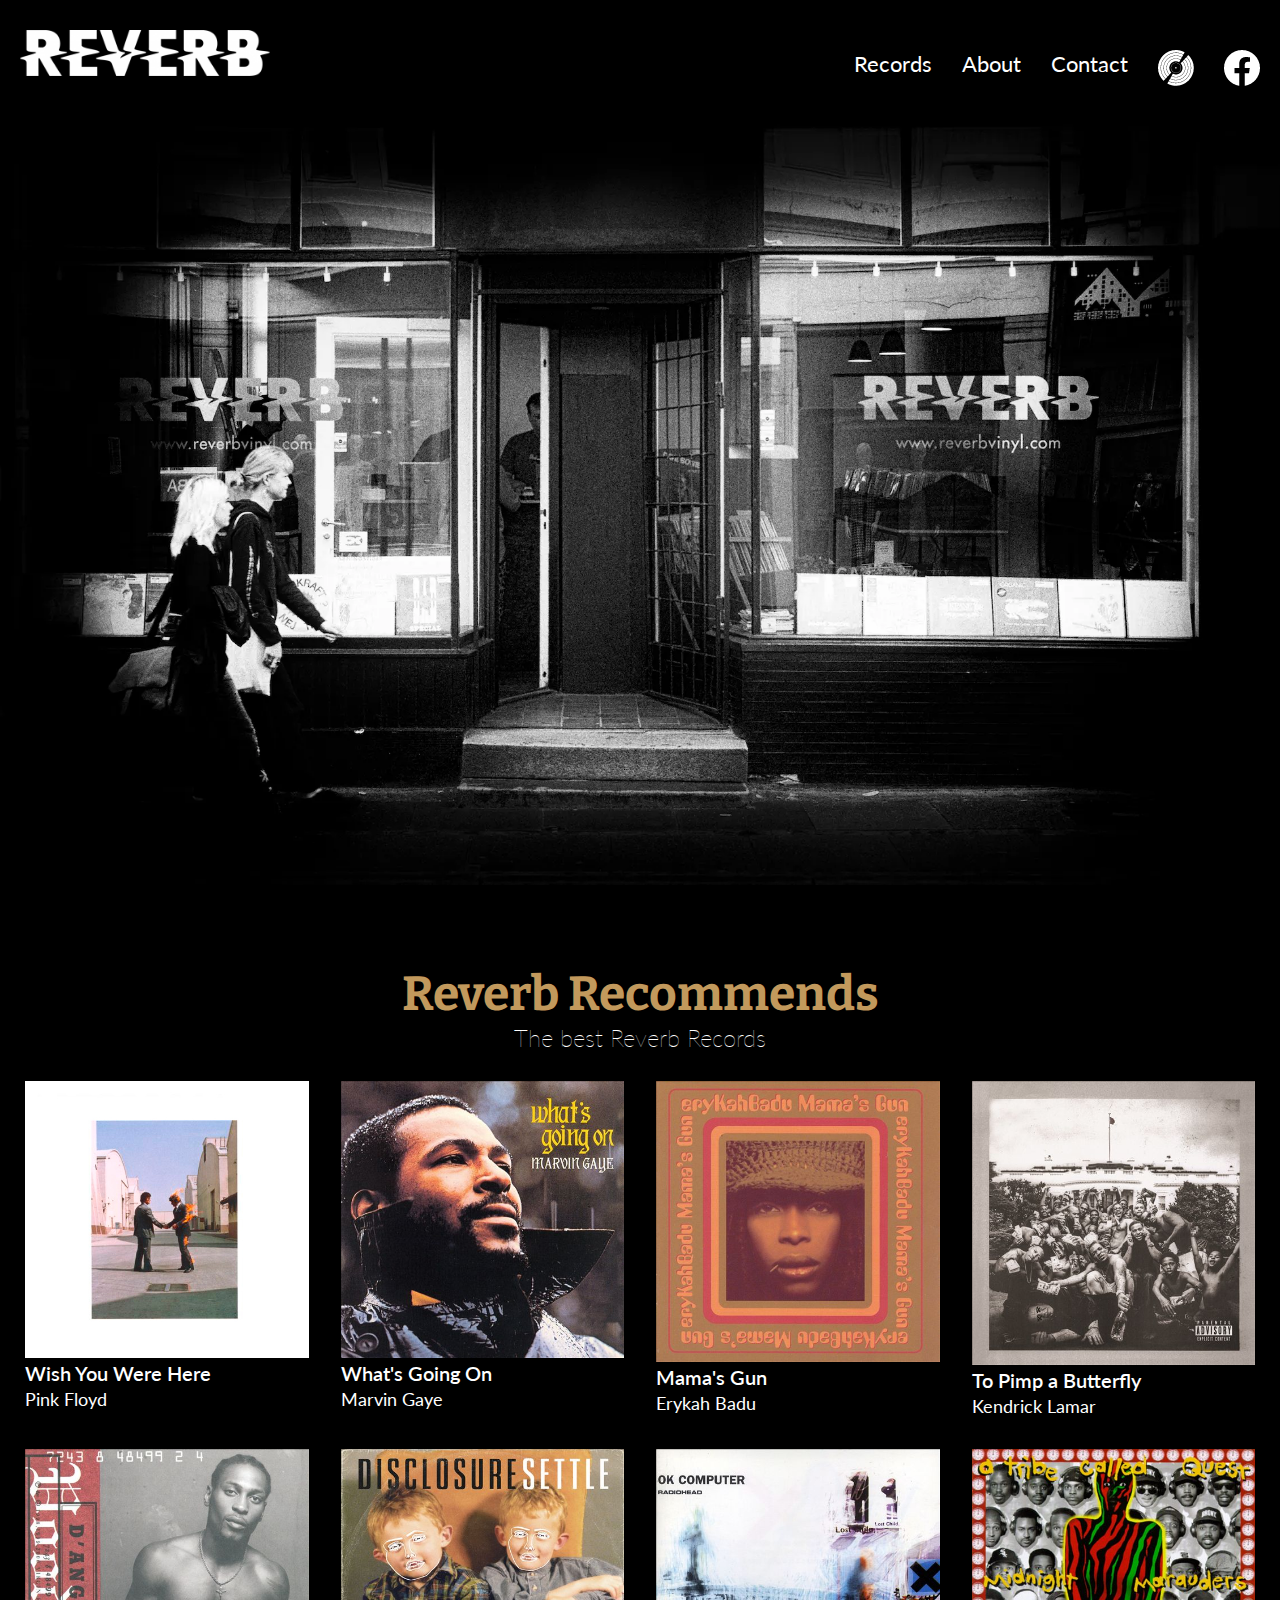
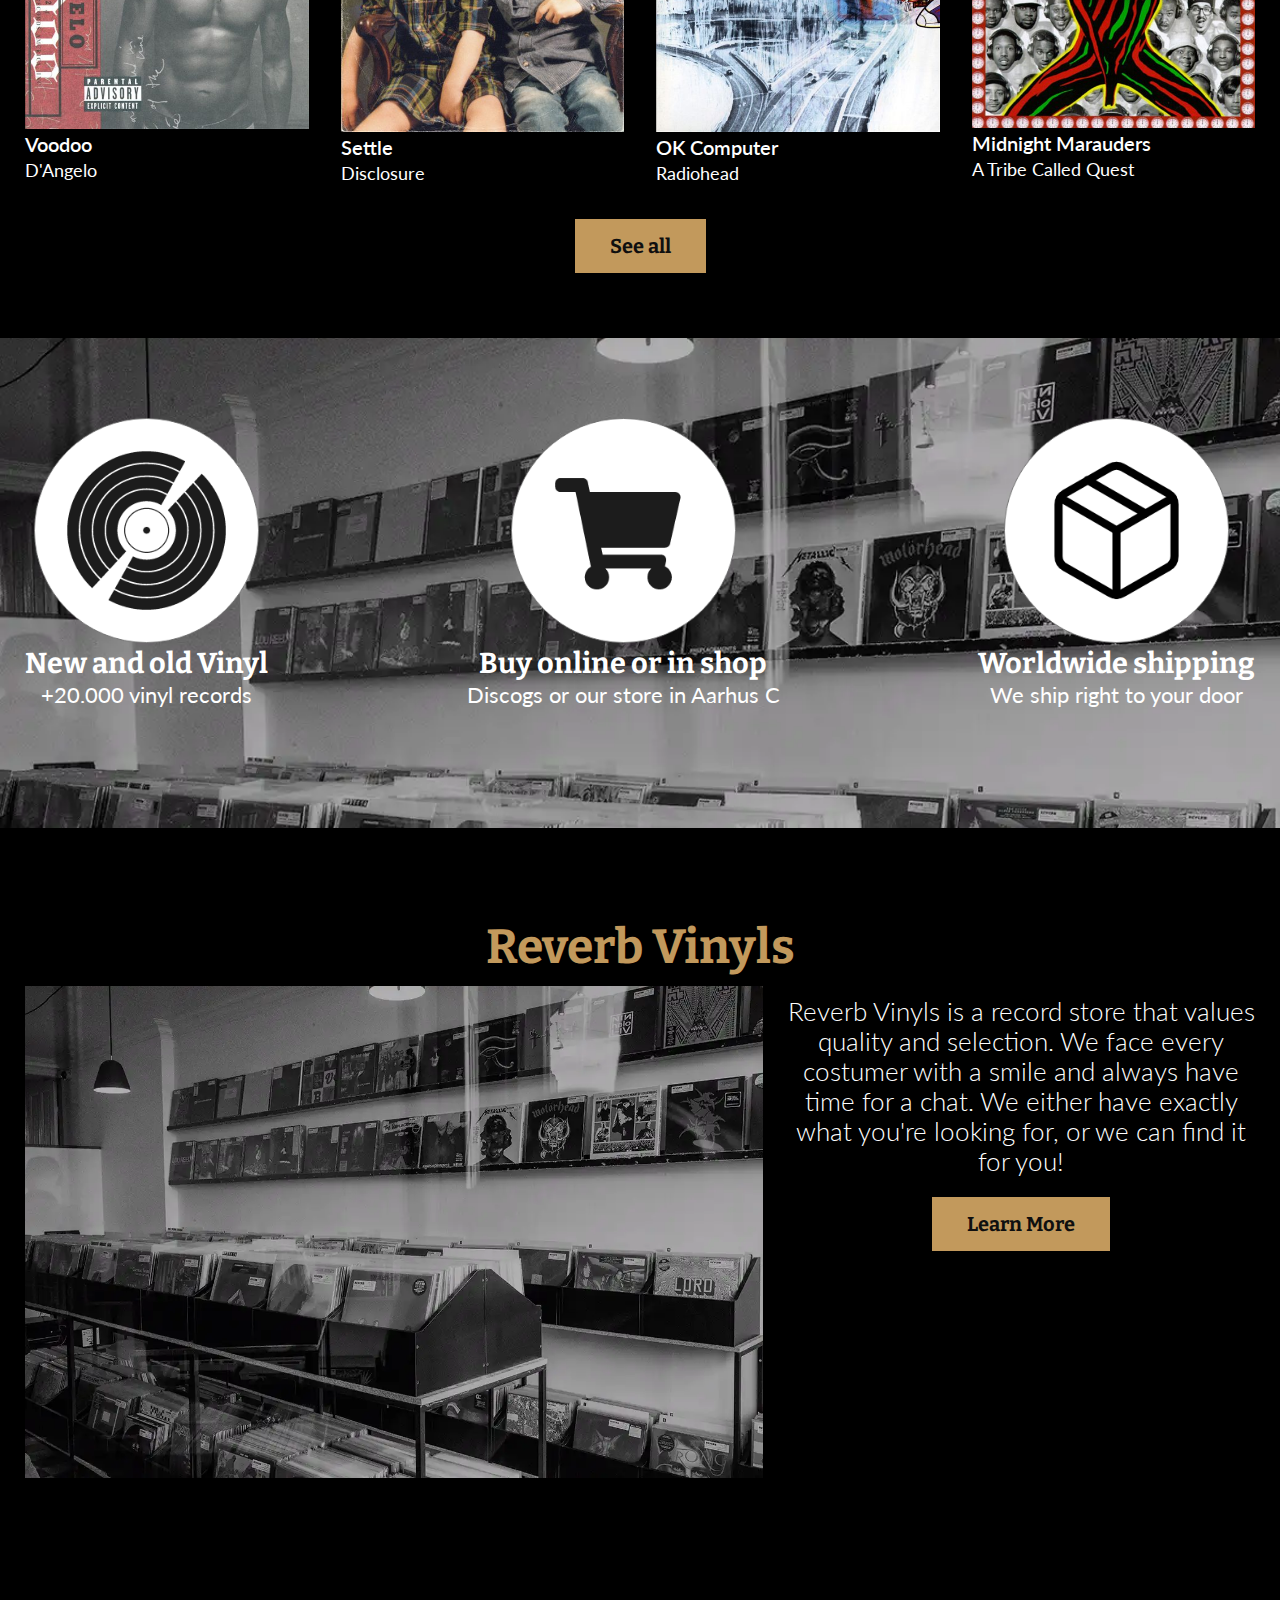
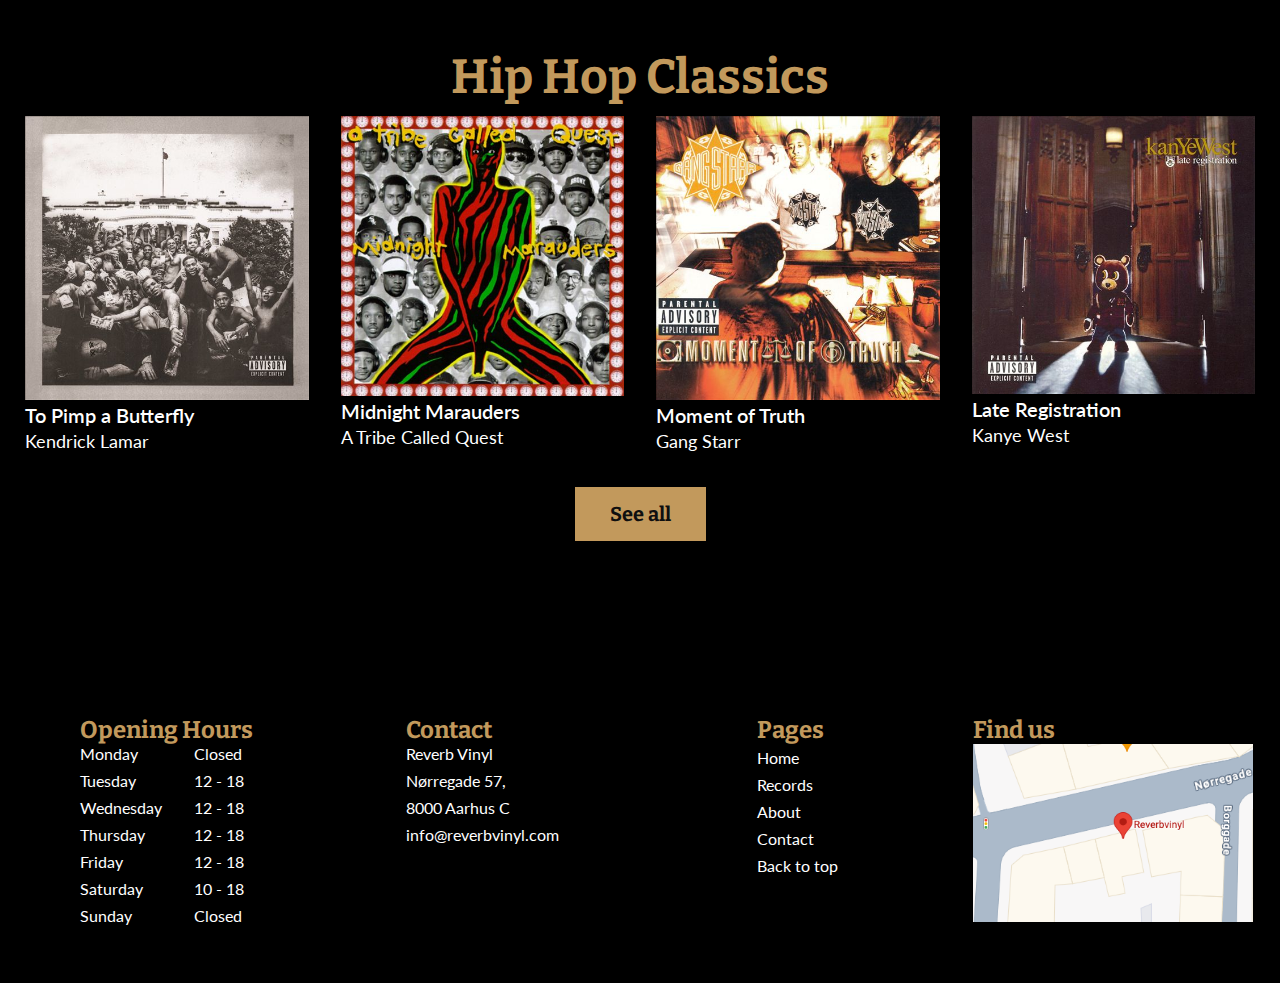
==== commit 0b42dbbe: "QoL" ====
--- a/index.html
+++ b/index.html
@@ -5,9 +5,9 @@
     <meta name="viewport" content="width=device-width, initial-scale=1.0">
     <link rel="stylesheet" href="css/style.css">
     <link rel="icon" type="image/x-icon" href="/image/favicon.jpg">
-    <meta name="viewport" content="width=device-width, initial-scale=1">
+    <link rel="preload" fetchpriority="high" as="image" href="image/front2.webp" type="image/webp">
     <meta http-equiv="Content-Type" content="text/html; charset=utf-8" />
-    <title>Reverb Vinyl - Best Selection of Vinyls</title>
+    <title>Reverb Vinyl - Best Selection of Vinyl Records</title>
     <meta name="description" content="Best Selection of Vinyl Records with everything you could ever want"/>
 </head>
 <body onhashchange="pageChange()">
@@ -47,8 +47,6 @@
     <main> 
         <div id="home" class="page">
             <div class="index-cover"></div>
-            
-            
             <article id="main-reverb-recommends" class="wrapper">
                     <h1>Reverb Recommends</h1>
                     <h3>The best Reverb Records</h3><br>
@@ -85,9 +83,9 @@
                 </div>
             </div>
             <article id="reverb-vinyl-index" class="wrapper">
-                <h2>Reverb Vinyls</h2>
+                <h2 style="margin: 10px 0;">Reverb Vinyls</h2>
                 <div class="" id="reverb-vinyl-index-contents">
-                    <img src="image/ben1-1.jpg" alt="store-image">
+                    <img src="image/ben1-1.webp" alt="store-image">
                     <div>
                         <p>Reverb Vinyls is a record store that values quality and selection. We face every costumer with a smile and always have time for a chat. We either have exactly what you're looking for, or we can find it for you!</p>
                         <a href="#about"class="main-btn">Learn More</a>
@@ -95,7 +93,7 @@
                 </div>
             </article>
             <article class="wrapper" id="hiphop-classics">
-                <h2>Hip Hop Classics</h2>
+                <h2 style="margin: 10px 0;">Hip Hop Classics</h2>
                 <div class="gridcontainer recordsIndexNew"></div>
                 <a href="#records" class="main-btn">See all</a>
             </article>
@@ -130,7 +128,7 @@
           
             <h2>About us</h2>
             <p>After many years of collecting and trading vinyl and cd’s on a purely hobby basis, 2017 became the year to make the dream come true. Our new store in AArhus is concentrated around new and rare second hand vinyl with a special interest in rock subcats like indie , alternative, grunge, hardcore, punk, new wave, synth, electronic and industrial. We love listening to and talking about music and we will strive to bring a cozy and relaxed atmosphere to the shop for our customers to enjoy.</p>
-            <img src="image/MG_7903-1024x683.jpg" alt="reverb store">
+            <img src="image/atdesk.webp" alt="reverb store">
   
         </div>
         <div id="contact" class="page wrapper">
--- a/css/style.css
+++ b/css/style.css
@@ -16,7 +16,6 @@
     font: bold 2em Bitter, serif;
     color: #C2995C;
     text-align: center;
-    margin: 10px 0;
 }
 .likeh1{
     font-weight: 700;
@@ -104,7 +103,7 @@
 /* Main______________________ */
 article{
     display: block;
-    padding: 5em 0;
+    padding: 2em 0;
     margin: 50px 0;
 }
 .wrapper{
@@ -123,12 +122,12 @@
 /* Cover image on index.html */
 .index-cover{
     display: block;
-    background-image: url("../image/front.webp");
+    background-image: url("../image/front2.webp");
     background-size: 100%;
     background-repeat: no-repeat;
     background-size: cover;
     width: 100%;
-    min-height: 80vh;
+    min-height: 85vh;
     height: 90%;
 }
 #main-reverb-recommends{
@@ -150,6 +149,10 @@
     /* width: 23%; */
     /* padding: 2em 1em; */
     text-align: left;
+}
+.album img{
+    width: 100%;
+    height: auto;
 }
 .album-title {
     display: block;
@@ -170,7 +173,7 @@
 /* Index banner */
 #index-banner{
     display: block;
-    background-image: url("../image/ben1-1.jpg");
+    background-image: url("../image/ben1-1.webp");
     background-size: cover;
     text-align: center;
     padding: 5em 0;
@@ -428,10 +431,14 @@
     #mobileheader{
         display: none;
     }
+    /* Pages */
     .page{
         padding: 120px 0 60px;
     }
-    
+    article{
+        display: block;
+        padding: 5em 0;
+    }
     .gridcontainer{
         grid-template-columns: 1fr 1fr 1fr 1fr;
     }
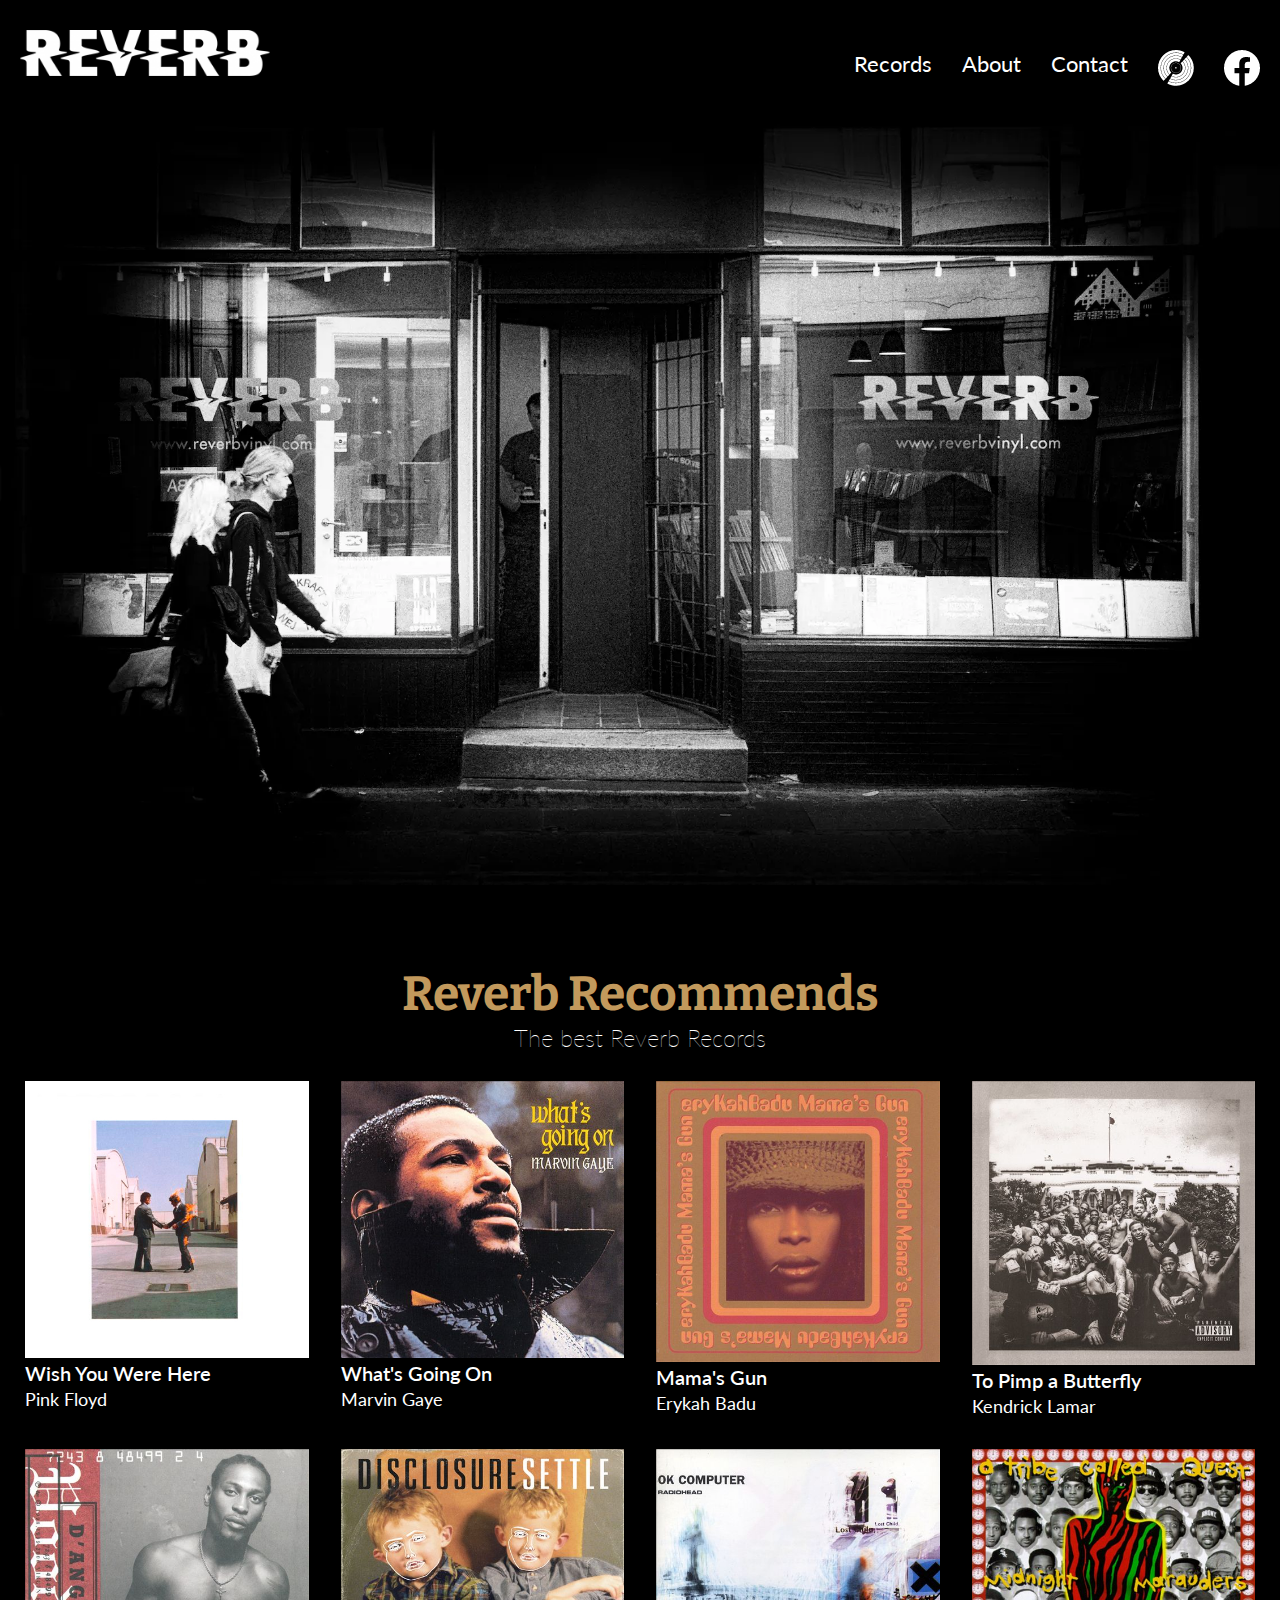
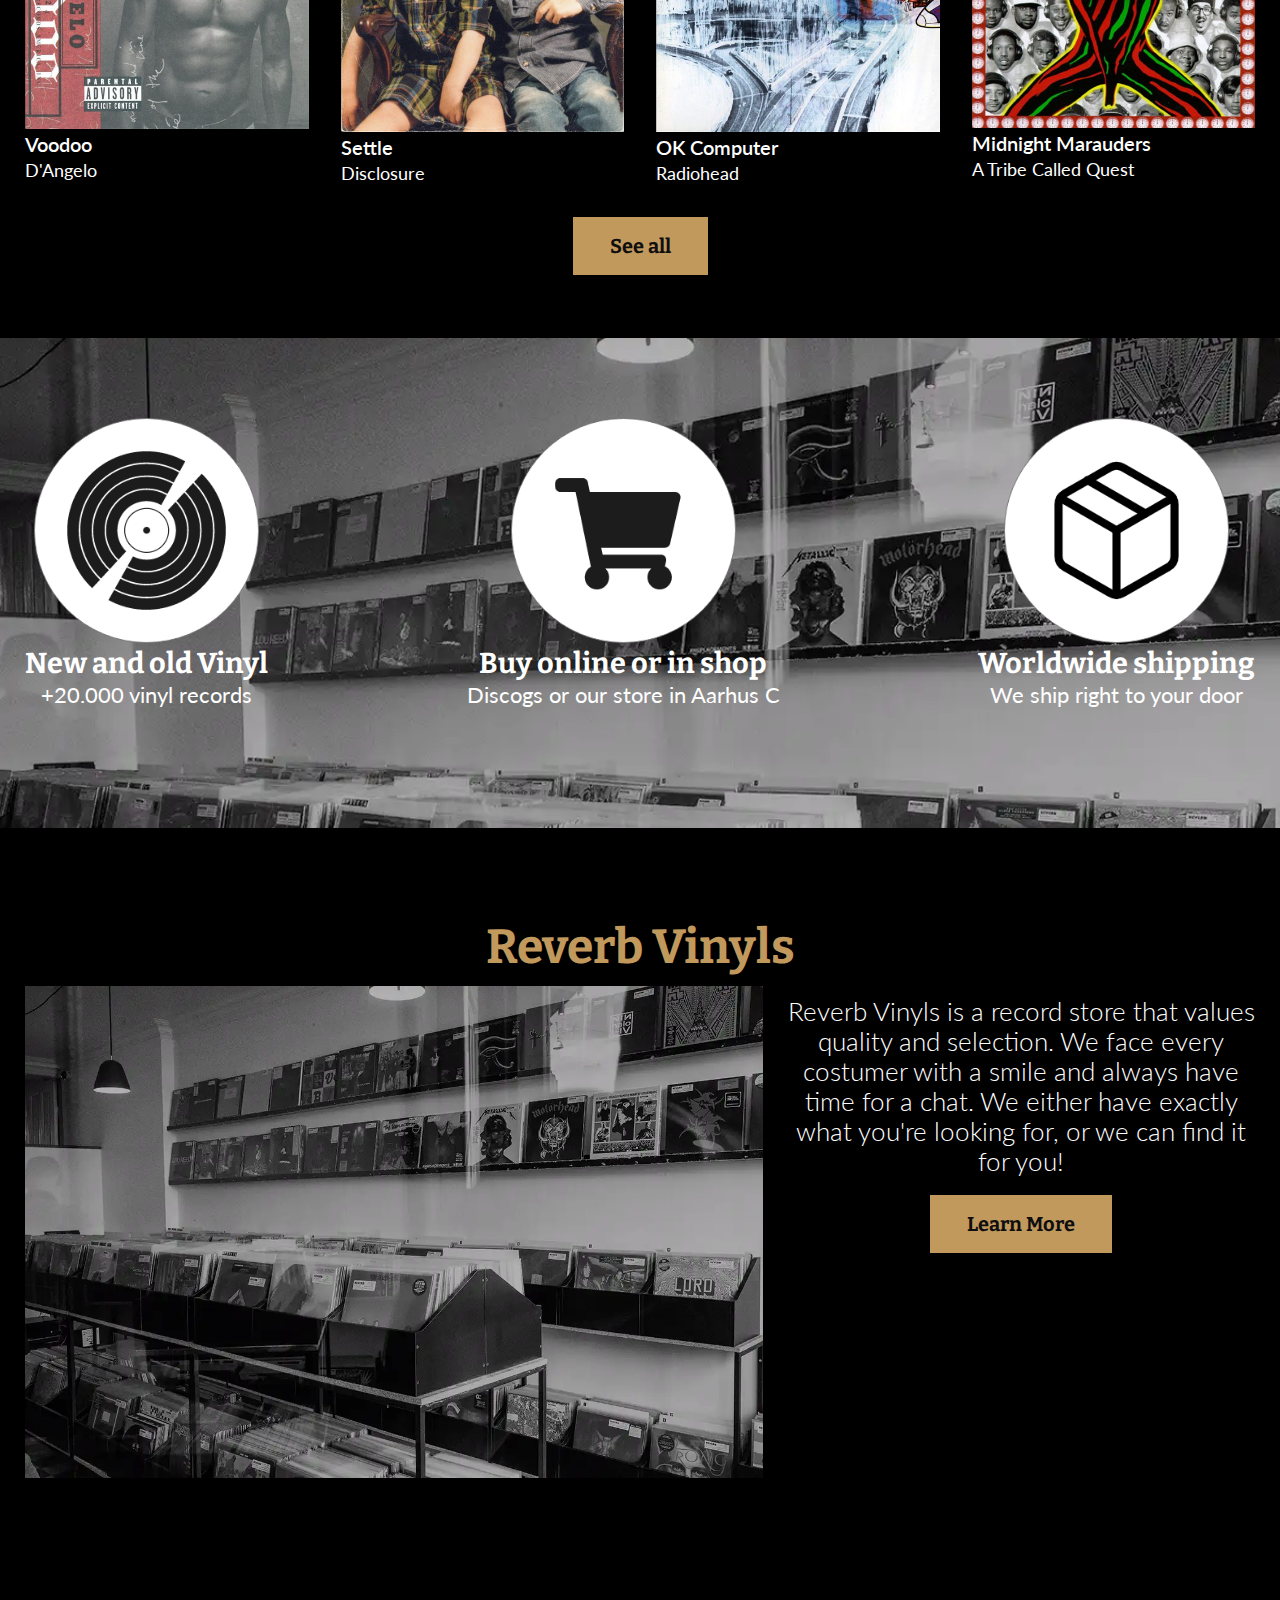
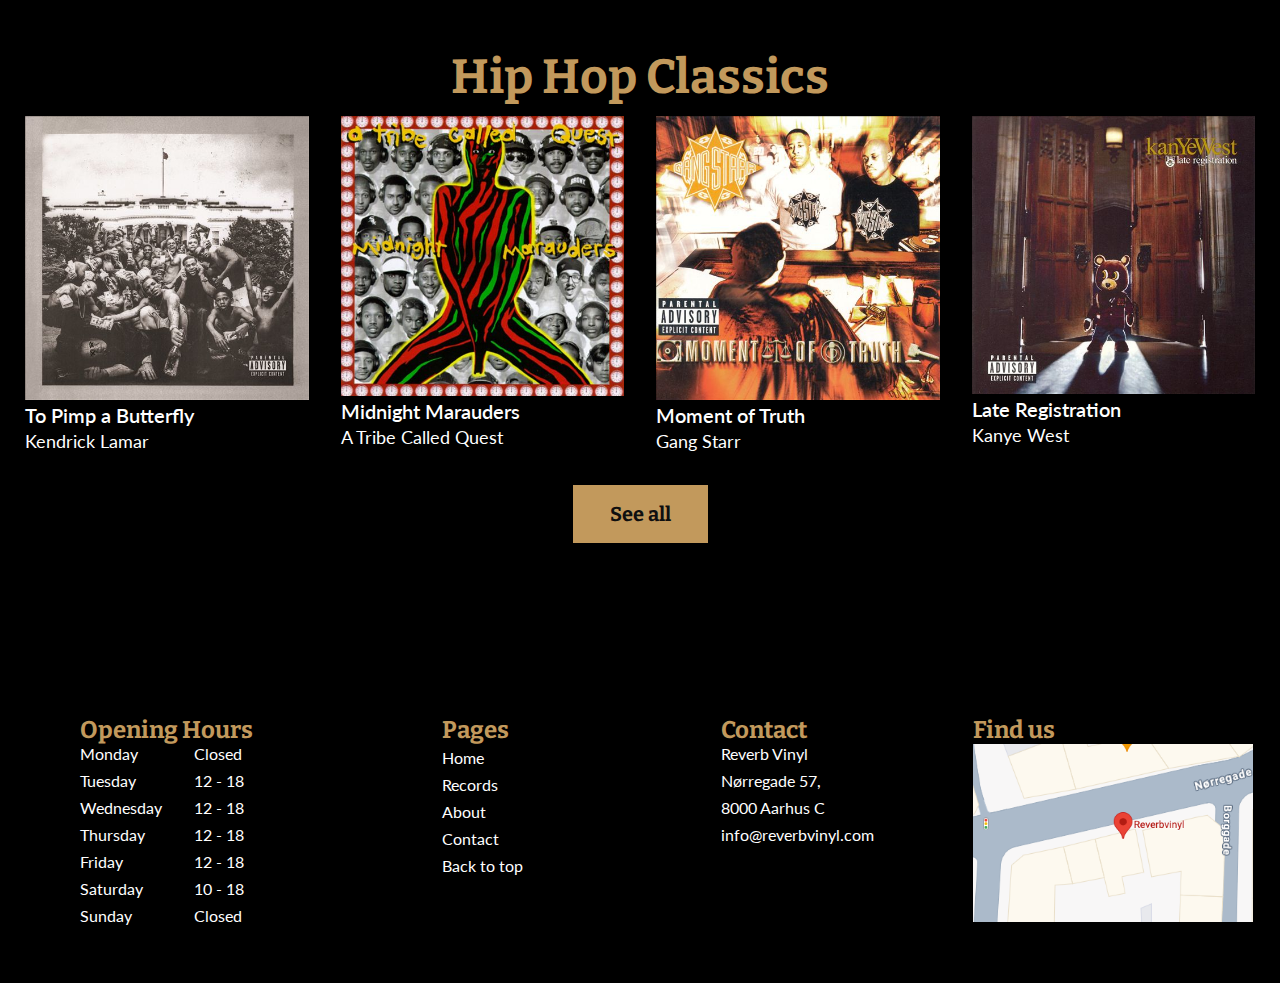
==== commit b4f7015c: "test" ====
--- a/index.html
+++ b/index.html
@@ -6,15 +6,14 @@
     <link rel="stylesheet" href="css/style.css">
     <link rel="icon" type="image/x-icon" href="/image/favicon.jpg">
     <link rel="preload" fetchpriority="high" as="image" href="image/front2.webp" type="image/webp">
-    <meta http-equiv="Content-Type" content="text/html; charset=utf-8" />
     <title>Reverb Vinyl - Best Selection of Vinyl Records</title>
-    <meta name="description" content="Best Selection of Vinyl Records with everything you could ever want"/>
+    <meta name="description" content="Best Selection of Vinyl Records with everything you could ever want">
 </head>
 <body onhashchange="pageChange()">
 
     <header>
         <nav class="header wrapper flex">
-            <a href="#home" class=""active><img src="image/logo.png" alt="Reverb Vinyl"></a>
+            <a href="#home" class=""><img src="image/logo.png" alt="Reverb Vinyl"></a>
             <div class="header-links">
                 <a href="#records">Records</a>
                 <a href="#about">About</a>
@@ -25,13 +24,12 @@
         </nav>
         <div>
         <div id="mobileheader">
-            <a href="#home" active><img src="image/logo.png" alt="Reverb Vinyl"></a>
-            <!-- <input id="menu-toggle" type="checkbox" > -->
-            <button id="burgermenu" aria-label="Menu button" onclick="showMobileHeader()">
+            <a href="#home"><img src="image/logo.png" alt="Reverb Vinyl"></a>
+            <div id="burgermenu" onclick="showMobileHeader()">
                 <div class="bar1"></div>
                 <div class="bar2"></div>
                 <div class="bar3"></div>
-            </button>
+            </div>
         </div>
             <ul class="header-links-mobile" id="header-links-mobile">
                 <li><a href="#records" onclick="showMobileHeader()">Records</a></li>
@@ -88,7 +86,7 @@
                     <img src="image/ben1-1.webp" alt="store-image">
                     <div>
                         <p>Reverb Vinyls is a record store that values quality and selection. We face every costumer with a smile and always have time for a chat. We either have exactly what you're looking for, or we can find it for you!</p>
-                        <a href="#about"class="main-btn">Learn More</a>
+                        <a href="#about" class="main-btn">Learn More</a>
                     </div>
                 </div>
             </article>
@@ -100,15 +98,8 @@
         </div>
         <div id="records" class="page wrapper">
             <h2>Records</h2>
-            <!-- <label for="sortBy">
-                <select id="sortBy" onchange="orderBy(this.value)">
-                    <option value="" selected >Sort by</option>
-                    <option value="titleA">Title A-Z</option>
-                    <option value="titleZ">Title Z-A</option>
-                </select>
-            </label> -->
             <div class="filterandsearchcontainer">
-            <input id="searchRecords" type="search" placeholder="Search" onkeyup="search(this.value)" onsearch="search('')">
+            <input id="searchRecords" type="search" placeholder="Search" onkeyup="search(this.value)">
             <label for="filterByGenre">
                 <select id="filterByGenre"  onchange="filterByGenre(this.value)">
                     <option value="all" selected >All Genres</option>
@@ -122,18 +113,15 @@
                 </select>
             </label>
             </div>
-            <section class="records gridcontainer"></section>
+            <div class="records gridcontainer"></div>
         </div>
         <div id="about" class="page wrapper">
-          
             <h2>About us</h2>
             <p>After many years of collecting and trading vinyl and cd’s on a purely hobby basis, 2017 became the year to make the dream come true. Our new store in AArhus is concentrated around new and rare second hand vinyl with a special interest in rock subcats like indie , alternative, grunge, hardcore, punk, new wave, synth, electronic and industrial. We love listening to and talking about music and we will strive to bring a cozy and relaxed atmosphere to the shop for our customers to enjoy.</p>
             <img src="image/atdesk.webp" alt="reverb store">
-  
         </div>
         <div id="contact" class="page wrapper">
             <h2>Contact us</h2>
-
             <div class="container">
               <form action="/action_page.php">
                 <label for="name">Name</label>
@@ -180,17 +168,7 @@
                     </div>
                 </div>
             </div>
-            <div class="footer-section">
-                <h4>Contact</h4>
-                    <p>Reverb Vinyl</p> 
-                    <p>Nørregade 57,</p> 
-                    <p>8000 Aarhus C</p> 
-                    <p>info@reverbvinyl.com</p> 
-                    <div class="flex">
-                        <!-- <img src="image/records.png" alt="">
-                        <img src="image/records.png" alt=""> -->
-                    </div>
-            </div>
+            
             <div class="footer-section">
                 <h4>Pages</h4>
                 <ul>
@@ -202,6 +180,17 @@
                 </ul>
             </div>
             <div class="footer-section">
+                <h4>Contact</h4>
+                    <p>Reverb Vinyl</p> 
+                    <p>Nørregade 57,</p> 
+                    <p>8000 Aarhus C</p> 
+                    <p><a href="mailto:info@reverbvinyl.com">info@reverbvinyl.com</a></p> 
+                    <div class="flex">
+                        <!-- <img src="image/records.png" alt="">
+                        <img src="image/records.png" alt=""> -->
+                    </div>
+            </div>
+            <div class="footer-section">
                 <h4>Find us</h4>
                 <img src="image/map.png" alt="map">
                 <!-- <iframe src="https://www.google.com/maps/embed?pb=!1m18!1m12!1m3!1d555.4533691224761!2d10.207155976230395!3d56.16032954083716!2m3!1f0!2f0!3f0!3m2!1i1024!2i768!4f13.1!3m3!1m2!1s0x464c3f96781121a1%3A0x59c2cce9a37cf386!2sReverbvinyl!5e0!3m2!1sda!2sdk!4v1701524158114!5m2!1sda!2sdk" width="600" height="450" style="border:0;" allowfullscreen="" loading="lazy" referrerpolicy="no-referrer-when-downgrade"></iframe> -->
--- a/css/style.css
+++ b/css/style.css
@@ -5,7 +5,6 @@
     padding: 0;
     box-sizing: border-box;
     font-family: 'Lato', sans-serif;
-    font: 'Lato';
 }
 body {
     background-color: black;
@@ -40,6 +39,11 @@
 }
 a:hover {
     font-weight: bolder;
+}
+.main-btn:hover {
+    font: light 20px Bitter, serif;
+    background-color: #0F0F0F;
+    color: #C2995C;;
 }
 .flex{
     display: flex;
@@ -80,10 +84,11 @@
     height: 3px;
     border-radius: 10px;
     background-color: white;
-    &:not(:first-child){
     margin: 8px 0;
-    
-}}
+}
+#burgermenu div:first-child{
+    margin: 0 0;
+}
 
 .header-links-mobile{
     display: none;
@@ -149,6 +154,7 @@
     /* width: 23%; */
     /* padding: 2em 1em; */
     text-align: left;
+    cursor:pointer;
 }
 .album img{
     width: 100%;
@@ -169,6 +175,7 @@
     font: bold 20px Bitter, serif;
     background-color: #C2995C;
     color: #0F0F0F;
+    border: 2px solid #C2995C;
 }
 /* Index banner */
 #index-banner{
@@ -350,9 +357,9 @@
 }
 #productGrid p{
     margin: 0;
-    &:nth-child(odd){
-        font-weight: 500;
-    }
+}
+#productGrid p:nth-child(odd){
+    font-weight: 500;
 }
 #tracklist p{
     font-weight: 500;
@@ -413,7 +420,7 @@
         color:#ffffff;
         
     }
-    .header img{
+    .header img{ 
         max-width: 250px;
     }
     .header-links{
